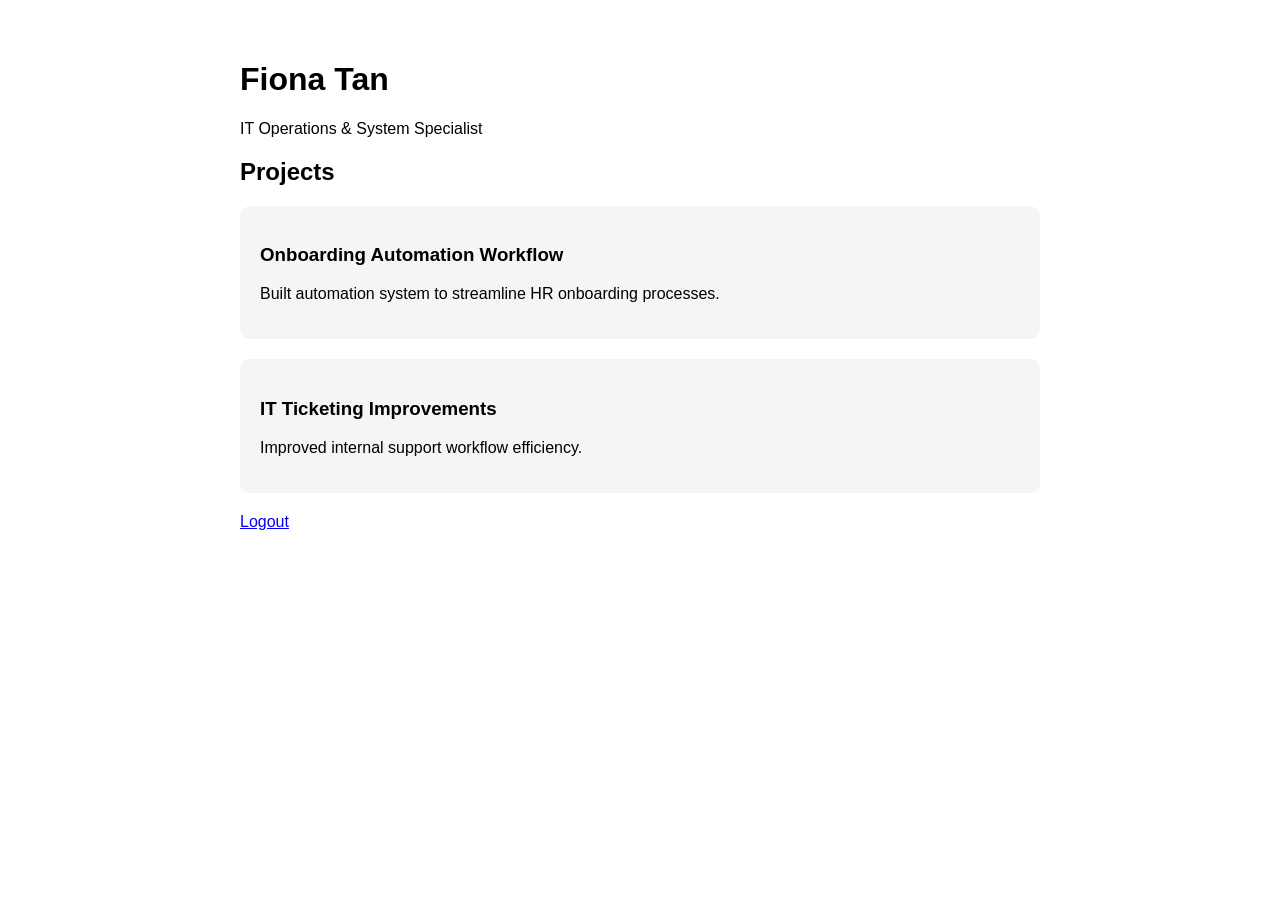
==== portfolio.html @ 40f5b3ae "Portfolio" ====
<!DOCTYPE html>
<html>
<head>
  <title>Fiona Tan Portfolio</title>
  <style>
    body {
      font-family: Arial;
      max-width: 800px;
      margin: auto;
      padding: 40px;
    }

    .project {
      background: #f5f5f5;
      padding: 20px;
      margin-bottom: 20px;
      border-radius: 10px;
    }
  </style>
</head>

<body>

<h1>Fiona Tan</h1>
<p>IT Operations & System Specialist</p>

<h2>Projects</h2>

<div class="project">
  <h3>Onboarding Automation Workflow</h3>
  <p>Built automation system to streamline HR onboarding processes.</p>
</div>

<div class="project">
  <h3>IT Ticketing Improvements</h3>
  <p>Improved internal support workflow efficiency.</p>
</div>

<p><a href="index.html">Logout</a></p>

</body>
</html>
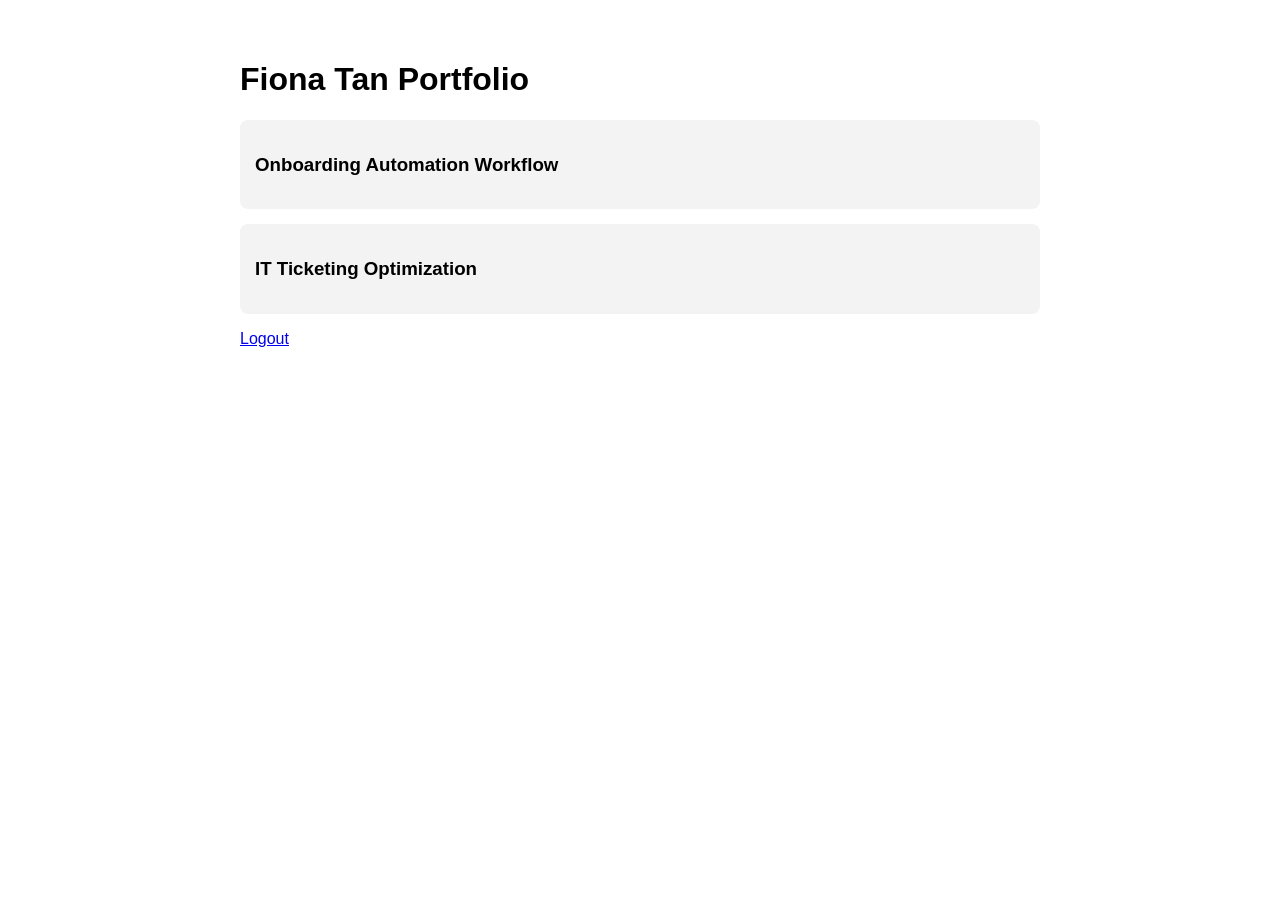
==== commit 51883a9b: "Update Index and Portfolio" ====
--- a/portfolio.html
+++ b/portfolio.html
@@ -2,6 +2,7 @@
 <html>
 <head>
   <title>Fiona Tan Portfolio</title>
+
   <style>
     body {
       font-family: Arial;
@@ -11,32 +12,55 @@
     }
 
     .project {
-      background: #f5f5f5;
-      padding: 20px;
-      margin-bottom: 20px;
-      border-radius: 10px;
+      background: #f3f3f3;
+      padding: 15px;
+      margin-bottom: 15px;
+      border-radius: 8px;
+      cursor: pointer;
+    }
+
+    .details {
+      display: none;
+      margin-top: 10px;
     }
   </style>
 </head>
 
 <body>
 
-<h1>Fiona Tan</h1>
-<p>IT Operations & System Specialist</p>
+<h1>Fiona Tan Portfolio</h1>
 
-<h2>Projects</h2>
+<div class="project" onclick="toggle(this)">
+  <h3>Onboarding Automation Workflow</h3>
 
-<div class="project">
-  <h3>Onboarding Automation Workflow</h3>
-  <p>Built automation system to streamline HR onboarding processes.</p>
+  <div class="details">
+    <p>Built automation system for HR onboarding processes.</p>
+    <p>Tools: Low-code platform, workflow automation</p>
+  </div>
 </div>
 
-<div class="project">
-  <h3>IT Ticketing Improvements</h3>
-  <p>Improved internal support workflow efficiency.</p>
+<div class="project" onclick="toggle(this)">
+  <h3>IT Ticketing Optimization</h3>
+
+  <div class="details">
+    <p>Improved internal IT support workflow efficiency.</p>
+  </div>
 </div>
 
 <p><a href="index.html">Logout</a></p>
 
+<!-- ✅ JavaScript goes here -->
+<script>
+function toggle(el) {
+  const details = el.querySelector(".details");
+
+  if (details.style.display === "block") {
+    details.style.display = "none";
+  } else {
+    details.style.display = "block";
+  }
+}
+</script>
+
 </body>
-</html>
+</html>
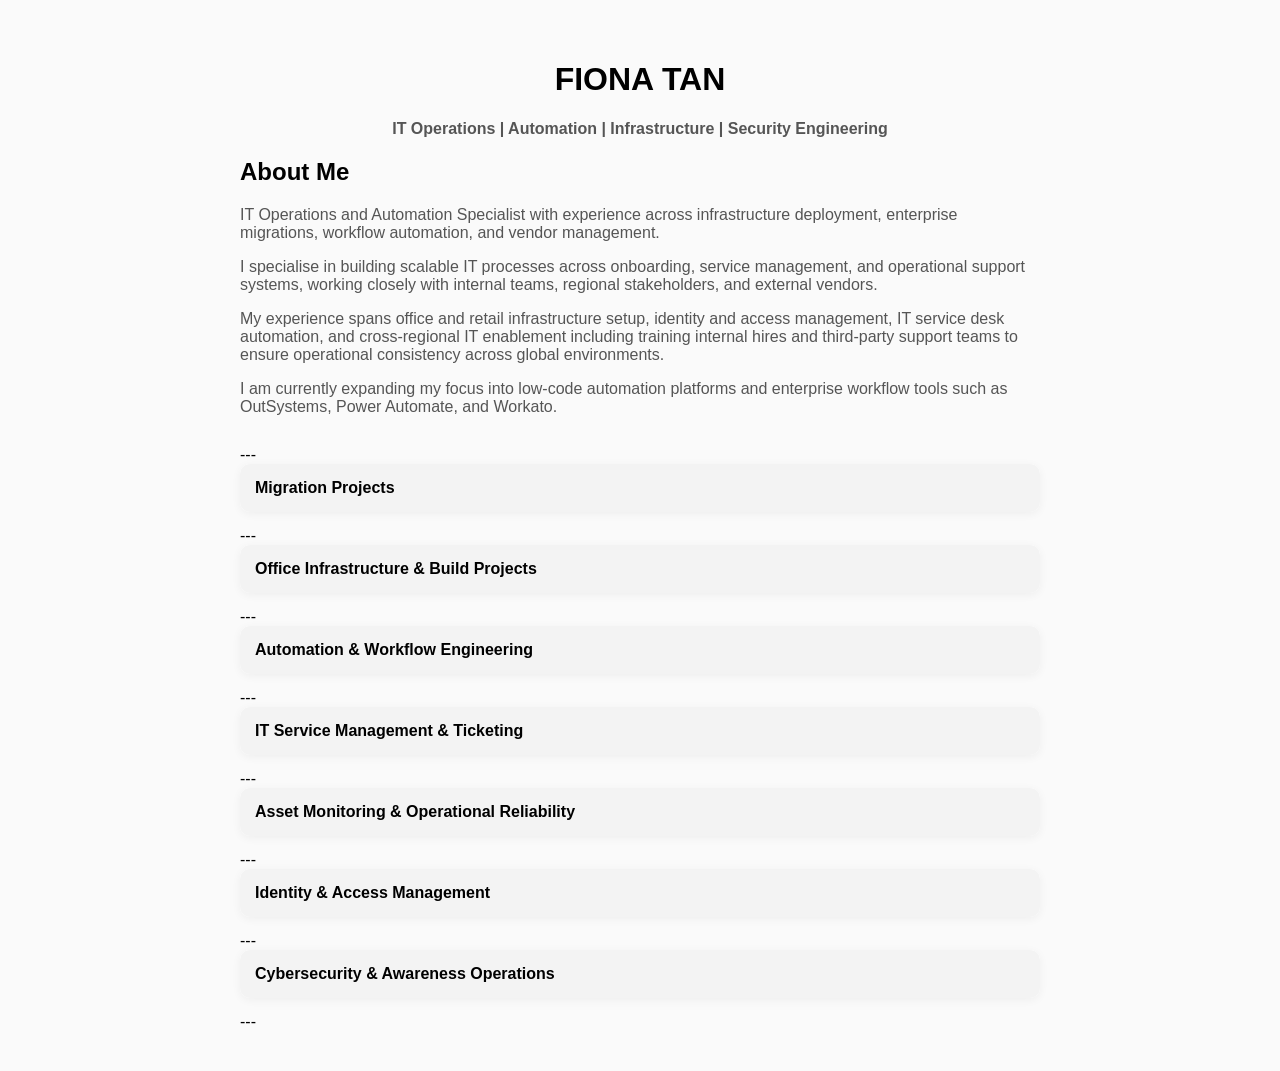
==== commit 78d2012d: "Updated Portfolio" ====
--- a/portfolio.html
+++ b/portfolio.html
@@ -2,63 +2,403 @@
 <html>
 <head>
   <title>Fiona Tan Portfolio</title>
-
   <style>
     body {
       font-family: Arial;
       max-width: 800px;
       margin: auto;
       padding: 40px;
+      background: #fafafa;
+    }
+
+    h1 {
+      text-align: center;
+    }
+
+    p {
+      /* text-align: center; */
+      color: #555;
+    }
+
+    /* ABOUT */
+    .about {
+      background: white;
+      padding: 20px;
+      border-radius: 10px;
+      margin-bottom: 20px;
+    }
+
+    /* SECTION CARD */
+    .section {
+      background: white;
+      margin-bottom: 15px;
+      border-radius: 10px;
+      overflow: hidden;
+      box-shadow: 0 2px 10px rgba(0,0,0,0.05);
+    }
+
+    .section-header {
+      padding: 15px;
+      cursor: pointer;
+      font-weight: bold;
+      background: #f3f3f3;
+    }
+
+    .section-content {
+      display: none;
+      padding: 15px;
     }
 
     .project {
-      background: #f3f3f3;
-      padding: 15px;
       margin-bottom: 15px;
+      padding: 10px;
+      background: #f9f9f9;
       border-radius: 8px;
-      cursor: pointer;
-    }
-
-    .details {
-      display: none;
-      margin-top: 10px;
+    }
+
+    .label {
+      font-weight: bold;
+      display: block;
+      margin-top: 8px;
+    }
+
+    ul {
+      margin-top: 5px;
+      padding-left: 20px;
     }
   </style>
+  
 </head>
 
+
+
 <body>
 
-<h1>Fiona Tan Portfolio</h1>
-
-<div class="project" onclick="toggle(this)">
-  <h3>Onboarding Automation Workflow</h3>
-
-  <div class="details">
-    <p>Built automation system for HR onboarding processes.</p>
-    <p>Tools: Low-code platform, workflow automation</p>
-  </div>
-</div>
-
-<div class="project" onclick="toggle(this)">
-  <h3>IT Ticketing Optimization</h3>
-
-  <div class="details">
-    <p>Improved internal IT support workflow efficiency.</p>
-  </div>
-</div>
-
-<p><a href="index.html">Logout</a></p>
-
-<!-- ✅ JavaScript goes here -->
+<h1>FIONA TAN</h1>
+<p style="text-align: center; color: #555; font-weight: bold;">IT Operations | Automation | Infrastructure | Security Engineering</p>
+
+<div style="margin-bottom: 30px;">
+  <h2>About Me</h2>
+
+  <p>
+    IT Operations and Automation Specialist with experience across infrastructure deployment, enterprise migrations, workflow automation, and vendor management.
+  </p>
+
+  <p>
+    I specialise in building scalable IT processes across onboarding, service management, and operational support systems, working closely with internal teams, regional stakeholders, and external vendors.
+  </p>
+
+  <p>
+    My experience spans office and retail infrastructure setup, identity and access management, IT service desk automation, and cross-regional IT enablement including training internal hires and third-party support teams to ensure operational consistency across global environments.
+  </p>
+
+  <p>
+    I am currently expanding my focus into low-code automation platforms and enterprise workflow tools such as OutSystems, Power Automate, and Workato.
+  </p>
+</div>
+
+---
+
+<!-- ===================== MIGRATION ===================== -->
+<div class="section">
+  <div class="section-header" onclick="toggle(this)">
+    Migration Projects
+  </div>
+
+  <div class="section-content">
+
+    <div class="project">
+      <h3>Slack Workspace Migration</h3>
+
+      <span class="label">Overview</span>
+      <p>Enterprise Slack workspace migration ensuring continuity, access alignment, and operational readiness.</p>
+
+      <span class="label">Responsibilities</span>
+      <ul>
+        <li>User migration coordination across departments</li>
+        <li>Channel structure and permission mapping</li>
+        <li>Migration cutover support and readiness checks</li>
+      </ul>
+
+      <span class="label">Impact</span>
+      <p>Ensured seamless communication continuity during workspace transition.</p>
+    </div>
+
+    <div class="project">
+      <h3>Google Workspace Domain Migration</h3>
+
+      <span class="label">Overview</span>
+      <p>Migration from Microsoft-hosted domain into Google Workspace supporting identity and collaboration transition.</p>
+
+      <span class="label">Responsibilities</span>
+      <ul>
+        <li>Email and identity migration support</li>
+        <li>User access continuity during transition</li>
+        <li>Collaboration platform transition assistance</li>
+      </ul>
+
+      <span class="label">Impact</span>
+      <p>Successful enterprise migration with minimal disruption to users.</p>
+    </div>
+
+  </div>
+</div>
+
+---
+
+<!-- ===================== OFFICE INFRA ===================== -->
+<div class="section">
+  <div class="section-header" onclick="toggle(this)">
+    Office Infrastructure & Build Projects
+  </div>
+
+  <div class="section-content">
+
+    <div class="project">
+      <h3>Temporary & Permanent Office Relocation IT Setup</h3>
+
+      <span class="label">Overview</span>
+      <p>IT coordination for office relocation covering infrastructure readiness for both temporary and permanent offices.</p>
+
+      <span class="label">Responsibilities</span>
+      <ul>
+        <li>IT asset relocation planning and documentation</li>
+        <li>ISP coordination and internet readiness</li>
+        <li>Wi-Fi access point deployment</li>
+        <li>Printer, CCTV, cabling coordination</li>
+        <li>Meeting room and workstation readiness</li>
+      </ul>
+
+      <span class="label">Impact</span>
+      <p>Delivered fully operational office environments ready for Day 1 operations.</p>
+    </div>
+
+    <div class="project">
+      <h3>Luxury Retail Store IT Setup</h3>
+
+      <span class="label">Overview</span>
+      <p>Retail IT infrastructure setup for luxury store launches with external vendors.</p>
+
+      <span class="label">Responsibilities</span>
+      <ul>
+        <li>Biometrics and CCTV setup coordination</li>
+        <li>POS system and printer readiness</li>
+        <li>Wi-Fi and ISP setup coordination</li>
+        <li>Vendor onsite troubleshooting support</li>
+      </ul>
+
+      <span class="label">Impact</span>
+      <p>Enabled successful retail store launches with fully functional IT systems.</p>
+    </div>
+
+    <div class="project">
+      <h3>Retail Technology Procurement</h3>
+
+      <span class="label">Overview</span>
+      <p>Procurement of retail operational devices for fashion and retail teams.</p>
+
+      <span class="label">Responsibilities</span>
+      <ul>
+        <li>Procurement of iPads, laptops, and devices</li>
+        <li>Coordination with retail operations teams</li>
+      </ul>
+
+      <span class="label">Impact</span>
+      <p>Supported retail operations with required hardware readiness.</p>
+    </div>
+
+  </div>
+</div>
+
+---
+
+<!-- ===================== AUTOMATION ===================== -->
+<div class="section">
+  <div class="section-header" onclick="toggle(this)">
+    Automation & Workflow Engineering
+  </div>
+
+  <div class="section-content">
+
+    <div class="project">
+      <h3>Onboarding Automation (Google Workspace)</h3>
+
+      <span class="label">Overview</span>
+      <p>Automated onboarding workflows for employee provisioning in Google Workspace.</p>
+
+      <span class="label">Responsibilities</span>
+      <ul>
+        <li>Automated OU assignment</li>
+        <li>Google Group and distribution list assignment</li>
+        <li>Separated workflows by department type</li>
+      </ul>
+
+      <span class="label">Impact</span>
+      <p>Reduced manual onboarding workload and improved consistency.</p>
+    </div>
+
+    <div class="project">
+      <h3>Slack Onboarding Automation</h3>
+
+      <span class="label">Overview</span>
+      <p>Automated Slack onboarding communication workflows.</p>
+
+      <span class="label">Responsibilities</span>
+      <ul>
+        <li>Automated welcome messages</li>
+        <li>Delivered onboarding resources</li>
+        <li>Standardised onboarding communication</li>
+      </ul>
+
+      <span class="label">Impact</span>
+      <p>Improved onboarding experience and reduced manual HR effort.</p>
+    </div>
+
+    <div class="project">
+      <h3>Slack Channel Provisioning (Make)</h3>
+
+      <span class="label">Overview</span>
+      <p>Automated Slack channel assignment during onboarding using Make (Integromat).</p>
+    </div>
+
+  </div>
+</div>
+
+---
+
+<!-- ===================== IT SERVICE ===================== -->
+<div class="section">
+  <div class="section-header" onclick="toggle(this)">
+    IT Service Management & Ticketing
+  </div>
+
+  <div class="section-content">
+
+    <div class="project">
+      <h3>Jira Service Desk Automation</h3>
+
+      <span class="label">Overview</span>
+      <p>Automated IT ticket routing and SLA workflows in Jira Service Management.</p>
+
+      <span class="label">Responsibilities</span>
+      <ul>
+        <li>Region-based ticket routing</li>
+        <li>SLA follow-up automation</li>
+        <li>Auto-reminders before ticket closure</li>
+        <li>Conditional assignment logic</li>
+      </ul>
+    </div>
+
+    <div class="project">
+      <h3>Slack + Jira Integration</h3>
+
+      <span class="label">Overview</span>
+      <p>Integrated Slack with Jira for IT support request management.</p>
+
+      <span class="label">Impact</span>
+      <p>Improved IT support response speed and accessibility.</p>
+    </div>
+
+    <div class="project">
+      <h3>Automated Knowledge Base Assistance</h3>
+
+      <span class="label">Overview</span>
+      <p>Built keyword-based automation to surface wiki articles in Slack.</p>
+    </div>
+
+    <div class="project">
+      <h3>Department Service Desk Expansion</h3>
+
+      <span class="label">Overview</span>
+      <p>Created dedicated service desk workflows for Design and Finance teams.</p>
+    </div>
+
+  </div>
+</div>
+
+---
+
+<!-- ===================== ASSET MONITORING ===================== -->
+<div class="section">
+  <div class="section-header" onclick="toggle(this)">
+    Asset Monitoring & Operational Reliability
+  </div>
+
+  <div class="section-content">
+
+    <div class="project">
+      <h3>Printer Monitoring & Alerting</h3>
+
+      <span class="label">Overview</span>
+      <p>Automated printer monitoring system with Slack alerts.</p>
+    </div>
+
+    <div class="project">
+      <h3>Meeting Room Device Monitoring</h3>
+
+      <span class="label">Overview</span>
+      <p>Monitoring system for Chromebox meeting room devices.</p>
+    </div>
+
+    <div class="project">
+      <h3>Visitor Management Workflow</h3>
+
+      <span class="label">Overview</span>
+      <p>Configured Greetly visitor system with Slack notifications.</p>
+    </div>
+
+  </div>
+</div>
+
+---
+
+<!-- ===================== IAM ===================== -->
+<div class="section">
+  <div class="section-header" onclick="toggle(this)">
+    Identity & Access Management
+  </div>
+
+  <div class="section-content">
+
+    <div class="project">
+      <h3>Workforce Access Suspension (GAM)</h3>
+
+      <span class="label">Overview</span>
+      <p>Bulk user suspension during offboarding exercises using Google Apps Manager.</p>
+    </div>
+
+  </div>
+</div>
+
+---
+
+<!-- ===================== SECURITY ===================== -->
+<div class="section">
+  <div class="section-header" onclick="toggle(this)">
+    Cybersecurity & Awareness Operations
+  </div>
+
+  <div class="section-content">
+
+    <div class="project">
+      <h3>Security Awareness Program (Wizer)</h3>
+      <p>Managed phishing simulations and training campaigns.</p>
+    </div>
+
+    <div class="project">
+      <h3>Security Automation Workflows</h3>
+      <p>Built Slack + Python + Apps Script automation for reminders and escalation workflows.</p>
+    </div>
+
+  </div>
+</div>
+
+---
+
 <script>
 function toggle(el) {
-  const details = el.querySelector(".details");
-
-  if (details.style.display === "block") {
-    details.style.display = "none";
-  } else {
-    details.style.display = "block";
-  }
+  const content = el.nextElementSibling;
+  content.style.display = (content.style.display === "block") ? "none" : "block";
 }
 </script>
 
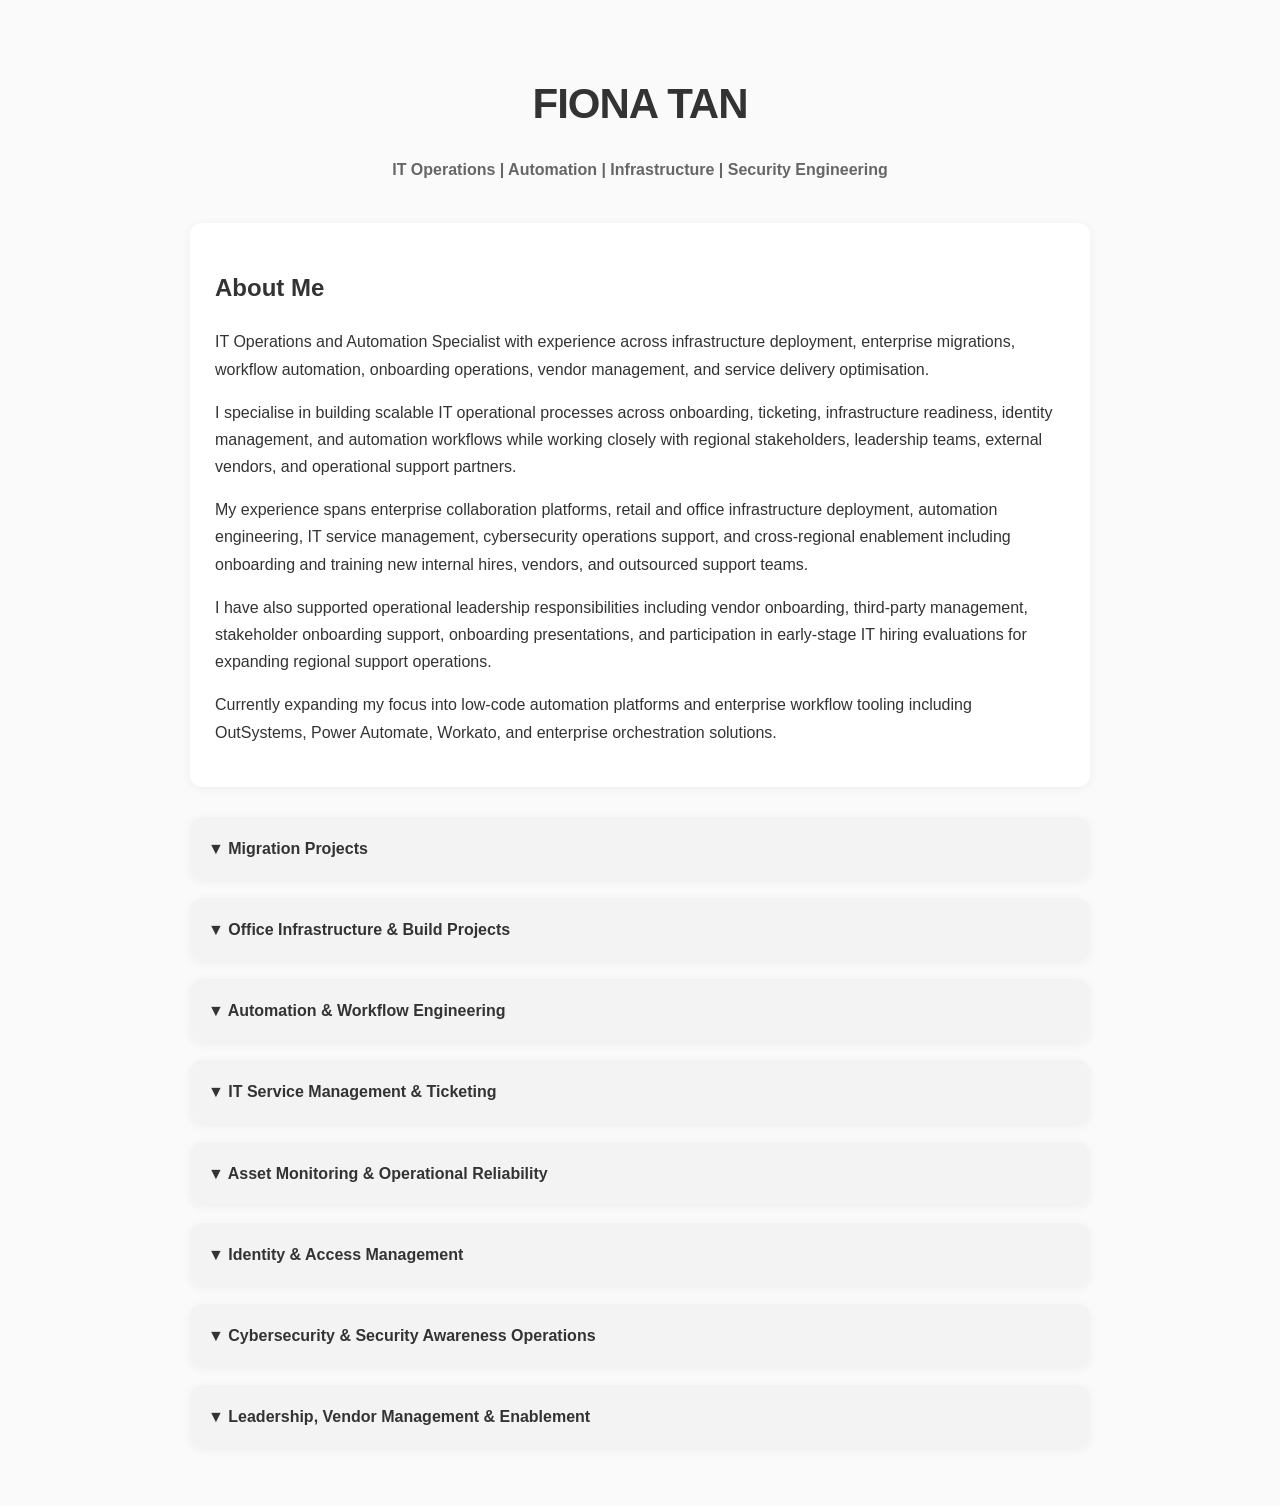
==== commit be1bf8ef: "Update portfolio.html" ====
--- a/portfolio.html
+++ b/portfolio.html
@@ -2,107 +2,159 @@
 <html>
 <head>
   <title>Fiona Tan Portfolio</title>
+
   <style>
     body {
       font-family: Arial;
-      max-width: 800px;
+      max-width: 900px;
       margin: auto;
       padding: 40px;
       background: #fafafa;
+      color: #333;
+      line-height: 1.7;
     }
 
     h1 {
       text-align: center;
-    }
-
-    p {
-      /* text-align: center; */
-      color: #555;
-    }
-
-    /* ABOUT */
+      margin-bottom: 5px;
+      font-size: 42px;
+      letter-spacing: -1px;
+    }
+
+    .subtitle {
+      text-align: center;
+      color: #666;
+      font-weight: bold;
+      margin-bottom: 40px;
+    }
+
     .about {
       background: white;
-      padding: 20px;
-      border-radius: 10px;
-      margin-bottom: 20px;
-    }
-
-    /* SECTION CARD */
+      padding: 25px;
+      border-radius: 12px;
+      margin-bottom: 30px;
+      box-shadow: 0 2px 10px rgba(0,0,0,0.05);
+    }
+
     .section {
       background: white;
-      margin-bottom: 15px;
-      border-radius: 10px;
+      margin-bottom: 18px;
+      border-radius: 12px;
       overflow: hidden;
       box-shadow: 0 2px 10px rgba(0,0,0,0.05);
+      transition: all 0.2s ease;
+    }
+
+    .section:hover {
+      transform: translateY(-2px);
+      box-shadow: 0 10px 25px rgba(0,0,0,0.08);
     }
 
     .section-header {
-      padding: 15px;
+      padding: 18px;
       cursor: pointer;
       font-weight: bold;
       background: #f3f3f3;
+      transition: all 0.2s ease;
+      font-size: 16px;
+    }
+
+    .section-header:hover {
+      background: linear-gradient(90deg, #f8fafc, #ececec, #f8fafc);
     }
 
     .section-content {
       display: none;
-      padding: 15px;
+      padding: 20px;
+      animation: fadeIn 0.2s ease;
     }
 
     .project {
-      margin-bottom: 15px;
-      padding: 10px;
+      margin-bottom: 25px;
+      padding: 20px;
       background: #f9f9f9;
-      border-radius: 8px;
+      border-radius: 10px;
+      transition: all 0.2s ease;
+    }
+
+    .project:hover {
+      transform: translateY(-2px);
+      box-shadow: 0 8px 18px rgba(0,0,0,0.06);
+    }
+
+    .project:last-child {
+      margin-bottom: 0;
+    }
+
+    .project h3 {
+      margin-top: 0;
+      color: #111827;
     }
 
     .label {
       font-weight: bold;
       display: block;
-      margin-top: 8px;
+      margin-top: 15px;
+      margin-bottom: 5px;
+      color: #111827;
     }
 
     ul {
       margin-top: 5px;
       padding-left: 20px;
     }
+
+    @keyframes fadeIn {
+      from {
+        opacity: 0;
+        transform: translateY(-5px);
+      }
+
+      to {
+        opacity: 1;
+        transform: translateY(0);
+      }
+    }
   </style>
-  
 </head>
 
-
-
 <body>
 
 <h1>FIONA TAN</h1>
-<p style="text-align: center; color: #555; font-weight: bold;">IT Operations | Automation | Infrastructure | Security Engineering</p>
-
-<div style="margin-bottom: 30px;">
+
+<p class="subtitle">
+  IT Operations | Automation | Infrastructure | Security Engineering
+</p>
+
+<div class="about">
   <h2>About Me</h2>
 
   <p>
-    IT Operations and Automation Specialist with experience across infrastructure deployment, enterprise migrations, workflow automation, and vendor management.
+    IT Operations and Automation Specialist with experience across infrastructure deployment, enterprise migrations, workflow automation, onboarding operations, vendor management, and service delivery optimisation.
   </p>
 
   <p>
-    I specialise in building scalable IT processes across onboarding, service management, and operational support systems, working closely with internal teams, regional stakeholders, and external vendors.
+    I specialise in building scalable IT operational processes across onboarding, ticketing, infrastructure readiness, identity management, and automation workflows while working closely with regional stakeholders, leadership teams, external vendors, and operational support partners.
   </p>
 
   <p>
-    My experience spans office and retail infrastructure setup, identity and access management, IT service desk automation, and cross-regional IT enablement including training internal hires and third-party support teams to ensure operational consistency across global environments.
+    My experience spans enterprise collaboration platforms, retail and office infrastructure deployment, automation engineering, IT service management, cybersecurity operations support, and cross-regional enablement including onboarding and training new internal hires, vendors, and outsourced support teams.
   </p>
 
   <p>
-    I am currently expanding my focus into low-code automation platforms and enterprise workflow tools such as OutSystems, Power Automate, and Workato.
+    I have also supported operational leadership responsibilities including vendor onboarding, third-party management, stakeholder onboarding support, onboarding presentations, and participation in early-stage IT hiring evaluations for expanding regional support operations.
   </p>
-</div>
-
----
+
+  <p>
+    Currently expanding my focus into low-code automation platforms and enterprise workflow tooling including OutSystems, Power Automate, Workato, and enterprise orchestration solutions.
+  </p>
+</div>
 
 <!-- ===================== MIGRATION ===================== -->
-<div class="section">
-  <div class="section-header" onclick="toggle(this)">
-    Migration Projects
+
+<div class="section">
+  <div class="section-header" onclick="toggle(this)">
+    ▼ Migration Projects
   </div>
 
   <div class="section-content">
@@ -111,45 +163,59 @@
       <h3>Slack Workspace Migration</h3>
 
       <span class="label">Overview</span>
-      <p>Enterprise Slack workspace migration ensuring continuity, access alignment, and operational readiness.</p>
-
-      <span class="label">Responsibilities</span>
-      <ul>
-        <li>User migration coordination across departments</li>
-        <li>Channel structure and permission mapping</li>
-        <li>Migration cutover support and readiness checks</li>
-      </ul>
-
-      <span class="label">Impact</span>
-      <p>Ensured seamless communication continuity during workspace transition.</p>
+      <p>
+        Assisted in enterprise Slack workspace migration projects ensuring operational continuity, access alignment, and communication readiness during migration cutover activities.
+      </p>
+
+      <span class="label">Responsibilities</span>
+      <ul>
+        <li>User migration coordination across departments and teams</li>
+        <li>Slack access and channel structure validation</li>
+        <li>Permission and workspace readiness verification</li>
+        <li>Migration cutover support and troubleshooting</li>
+      </ul>
+
+      <span class="label">Impact</span>
+      <p>
+        Helped ensure successful collaboration continuity during enterprise workspace transition activities.
+      </p>
+
+      <span class="label">Technologies Used</span>
+      <p>Slack</p>
     </div>
 
     <div class="project">
       <h3>Google Workspace Domain Migration</h3>
 
       <span class="label">Overview</span>
-      <p>Migration from Microsoft-hosted domain into Google Workspace supporting identity and collaboration transition.</p>
-
-      <span class="label">Responsibilities</span>
-      <ul>
-        <li>Email and identity migration support</li>
-        <li>User access continuity during transition</li>
-        <li>Collaboration platform transition assistance</li>
-      </ul>
-
-      <span class="label">Impact</span>
-      <p>Successful enterprise migration with minimal disruption to users.</p>
-    </div>
-
-  </div>
-</div>
-
----
+      <p>
+        Assisted in migration from Microsoft-hosted environments into Google Workspace supporting collaboration platform and identity transition activities.
+      </p>
+
+      <span class="label">Responsibilities</span>
+      <ul>
+        <li>Email and collaboration migration support</li>
+        <li>User account continuity validation</li>
+        <li>Identity and access transition support</li>
+      </ul>
+
+      <span class="label">Impact</span>
+      <p>
+        Supported successful enterprise migration activities while minimizing operational disruption.
+      </p>
+
+      <span class="label">Technologies Used</span>
+      <p>Google Workspace, Microsoft 365</p>
+    </div>
+
+  </div>
+</div>
 
 <!-- ===================== OFFICE INFRA ===================== -->
-<div class="section">
-  <div class="section-header" onclick="toggle(this)">
-    Office Infrastructure & Build Projects
+
+<div class="section">
+  <div class="section-header" onclick="toggle(this)">
+    ▼ Office Infrastructure & Build Projects
   </div>
 
   <div class="section-content">
@@ -158,118 +224,122 @@
       <h3>Temporary & Permanent Office Relocation IT Setup</h3>
 
       <span class="label">Overview</span>
-      <p>IT coordination for office relocation covering infrastructure readiness for both temporary and permanent offices.</p>
-
-      <span class="label">Responsibilities</span>
-      <ul>
-        <li>IT asset relocation planning and documentation</li>
+      <p>
+        Coordinated IT infrastructure readiness during temporary and permanent office relocation projects ensuring operational readiness before employee move-in.
+      </p>
+
+      <span class="label">Responsibilities</span>
+      <ul>
+        <li>IT relocation planning and documentation</li>
         <li>ISP coordination and internet readiness</li>
-        <li>Wi-Fi access point deployment</li>
-        <li>Printer, CCTV, cabling coordination</li>
-        <li>Meeting room and workstation readiness</li>
-      </ul>
-
-      <span class="label">Impact</span>
-      <p>Delivered fully operational office environments ready for Day 1 operations.</p>
+        <li>Wi-Fi access point deployment coordination</li>
+        <li>Printer migration and network validation</li>
+        <li>CCTV and structured cabling coordination</li>
+        <li>Meeting room and workstation readiness validation</li>
+      </ul>
+
+      <span class="label">Impact</span>
+      <p>
+        Successfully delivered fully operational office environments with minimal downtime.
+      </p>
+
+      <span class="label">Technologies Used</span>
+      <p>Wi-Fi Infrastructure, CCTV Systems, Printer Networking</p>
     </div>
 
     <div class="project">
       <h3>Luxury Retail Store IT Setup</h3>
 
       <span class="label">Overview</span>
-      <p>Retail IT infrastructure setup for luxury store launches with external vendors.</p>
-
-      <span class="label">Responsibilities</span>
-      <ul>
-        <li>Biometrics and CCTV setup coordination</li>
-        <li>POS system and printer readiness</li>
-        <li>Wi-Fi and ISP setup coordination</li>
-        <li>Vendor onsite troubleshooting support</li>
-      </ul>
-
-      <span class="label">Impact</span>
-      <p>Enabled successful retail store launches with fully functional IT systems.</p>
-    </div>
-
-    <div class="project">
-      <h3>Retail Technology Procurement</h3>
-
-      <span class="label">Overview</span>
-      <p>Procurement of retail operational devices for fashion and retail teams.</p>
-
-      <span class="label">Responsibilities</span>
-      <ul>
-        <li>Procurement of iPads, laptops, and devices</li>
-        <li>Coordination with retail operations teams</li>
-      </ul>
-
-      <span class="label">Impact</span>
-      <p>Supported retail operations with required hardware readiness.</p>
-    </div>
-
-  </div>
-</div>
-
----
+      <p>
+        Supported luxury retail store launches from the IT infrastructure perspective alongside external implementation vendors.
+      </p>
+
+      <span class="label">Responsibilities</span>
+      <ul>
+        <li>Biometrics setup coordination</li>
+        <li>CCTV coordination and validation</li>
+        <li>POS and printer operational readiness</li>
+        <li>Vendor coordination and onsite troubleshooting</li>
+      </ul>
+
+      <span class="label">Impact</span>
+      <p>
+        Enabled successful retail store launches with fully operational infrastructure and support systems.
+      </p>
+
+      <span class="label">Technologies Used</span>
+      <p>Retail POS Systems, Biometrics, CCTV</p>
+    </div>
+
+  </div>
+</div>
 
 <!-- ===================== AUTOMATION ===================== -->
-<div class="section">
-  <div class="section-header" onclick="toggle(this)">
-    Automation & Workflow Engineering
-  </div>
-
-  <div class="section-content">
-
-    <div class="project">
-      <h3>Onboarding Automation (Google Workspace)</h3>
-
-      <span class="label">Overview</span>
-      <p>Automated onboarding workflows for employee provisioning in Google Workspace.</p>
-
-      <span class="label">Responsibilities</span>
-      <ul>
-        <li>Automated OU assignment</li>
-        <li>Google Group and distribution list assignment</li>
-        <li>Separated workflows by department type</li>
-      </ul>
-
-      <span class="label">Impact</span>
-      <p>Reduced manual onboarding workload and improved consistency.</p>
-    </div>
-
-    <div class="project">
-      <h3>Slack Onboarding Automation</h3>
-
-      <span class="label">Overview</span>
-      <p>Automated Slack onboarding communication workflows.</p>
-
-      <span class="label">Responsibilities</span>
-      <ul>
-        <li>Automated welcome messages</li>
-        <li>Delivered onboarding resources</li>
-        <li>Standardised onboarding communication</li>
-      </ul>
-
-      <span class="label">Impact</span>
-      <p>Improved onboarding experience and reduced manual HR effort.</p>
-    </div>
-
-    <div class="project">
-      <h3>Slack Channel Provisioning (Make)</h3>
-
-      <span class="label">Overview</span>
-      <p>Automated Slack channel assignment during onboarding using Make (Integromat).</p>
-    </div>
-
-  </div>
-</div>
-
----
+
+<div class="section">
+  <div class="section-header" onclick="toggle(this)">
+    ▼ Automation & Workflow Engineering
+  </div>
+
+  <div class="section-content">
+
+    <div class="project">
+      <h3>Google Workspace Organizational Automation</h3>
+
+      <span class="label">Overview</span>
+      <p>
+        Designed onboarding automation workflows to streamline Google Workspace user provisioning and organizational assignment processes.
+      </p>
+
+      <span class="label">Responsibilities</span>
+      <ul>
+        <li>Automated Organizational Unit assignments</li>
+        <li>Automated Google Group onboarding workflows</li>
+        <li>Configured onboarding logic for technical and non-technical users</li>
+      </ul>
+
+      <span class="label">Impact</span>
+      <p>
+        Reduced manual onboarding workload while improving provisioning consistency.
+      </p>
+
+      <span class="label">Technologies Used</span>
+      <p>Google Workspace, Foresight, Fanatical</p>
+    </div>
+
+    <div class="project">
+      <h3>Slack Welcome Workflow Automation</h3>
+
+      <span class="label">Overview</span>
+      <p>
+        Created automated Slack onboarding workflows to improve employee onboarding experience.
+      </p>
+
+      <span class="label">Responsibilities</span>
+      <ul>
+        <li>Automated welcome messaging</li>
+        <li>Distributed onboarding guidance and resources</li>
+        <li>Standardized onboarding communication flows</li>
+      </ul>
+
+      <span class="label">Impact</span>
+      <p>
+        Improved onboarding experience while reducing repetitive manual onboarding coordination.
+      </p>
+
+      <span class="label">Technologies Used</span>
+      <p>Slack Workflow Builder</p>
+    </div>
+
+  </div>
+</div>
 
 <!-- ===================== IT SERVICE ===================== -->
-<div class="section">
-  <div class="section-header" onclick="toggle(this)">
-    IT Service Management & Ticketing
+
+<div class="section">
+  <div class="section-header" onclick="toggle(this)">
+    ▼ IT Service Management & Ticketing
   </div>
 
   <div class="section-content">
@@ -278,50 +348,34 @@
       <h3>Jira Service Desk Automation</h3>
 
       <span class="label">Overview</span>
-      <p>Automated IT ticket routing and SLA workflows in Jira Service Management.</p>
-
-      <span class="label">Responsibilities</span>
-      <ul>
-        <li>Region-based ticket routing</li>
-        <li>SLA follow-up automation</li>
-        <li>Auto-reminders before ticket closure</li>
-        <li>Conditional assignment logic</li>
-      </ul>
-    </div>
-
-    <div class="project">
-      <h3>Slack + Jira Integration</h3>
-
-      <span class="label">Overview</span>
-      <p>Integrated Slack with Jira for IT support request management.</p>
-
-      <span class="label">Impact</span>
-      <p>Improved IT support response speed and accessibility.</p>
-    </div>
-
-    <div class="project">
-      <h3>Automated Knowledge Base Assistance</h3>
-
-      <span class="label">Overview</span>
-      <p>Built keyword-based automation to surface wiki articles in Slack.</p>
-    </div>
-
-    <div class="project">
-      <h3>Department Service Desk Expansion</h3>
-
-      <span class="label">Overview</span>
-      <p>Created dedicated service desk workflows for Design and Finance teams.</p>
-    </div>
-
-  </div>
-</div>
-
----
-
-<!-- ===================== ASSET MONITORING ===================== -->
-<div class="section">
-  <div class="section-header" onclick="toggle(this)">
-    Asset Monitoring & Operational Reliability
+      <p>
+        Implemented automation workflows in Jira Service Management to improve operational routing and SLA handling.
+      </p>
+
+      <span class="label">Responsibilities</span>
+      <ul>
+        <li>Configured regional ticket routing</li>
+        <li>Implemented SLA follow-up workflows</li>
+        <li>Built automated ticket reminders</li>
+      </ul>
+
+      <span class="label">Impact</span>
+      <p>
+        Improved ticket handling efficiency and support workflow consistency.
+      </p>
+
+      <span class="label">Technologies Used</span>
+      <p>Jira Service Management, Jira Automation</p>
+    </div>
+
+  </div>
+</div>
+
+<!-- ===================== MONITORING ===================== -->
+
+<div class="section">
+  <div class="section-header" onclick="toggle(this)">
+    ▼ Asset Monitoring & Operational Reliability
   </div>
 
   <div class="section-content">
@@ -330,75 +384,199 @@
       <h3>Printer Monitoring & Alerting</h3>
 
       <span class="label">Overview</span>
-      <p>Automated printer monitoring system with Slack alerts.</p>
-    </div>
-
-    <div class="project">
-      <h3>Meeting Room Device Monitoring</h3>
-
-      <span class="label">Overview</span>
-      <p>Monitoring system for Chromebox meeting room devices.</p>
-    </div>
-
-    <div class="project">
-      <h3>Visitor Management Workflow</h3>
-
-      <span class="label">Overview</span>
-      <p>Configured Greetly visitor system with Slack notifications.</p>
-    </div>
-
-  </div>
-</div>
-
----
+      <p>
+        Implemented operational monitoring workflows for enterprise printers with Slack-based alerting.
+      </p>
+
+      <span class="label">Responsibilities</span>
+      <ul>
+        <li>Configured automated printer monitoring alerts</li>
+        <li>Integrated operational notifications into Slack</li>
+        <li>Supported proactive troubleshooting workflows</li>
+      </ul>
+
+      <span class="label">Impact</span>
+      <p>
+        Improved proactive response capabilities for printer incidents and downtime.
+      </p>
+
+      <span class="label">Technologies Used</span>
+      <p>Slack, Printer Monitoring Systems</p>
+    </div>
+
+  </div>
+</div>
 
 <!-- ===================== IAM ===================== -->
-<div class="section">
-  <div class="section-header" onclick="toggle(this)">
-    Identity & Access Management
-  </div>
-
-  <div class="section-content">
-
-    <div class="project">
-      <h3>Workforce Access Suspension (GAM)</h3>
-
-      <span class="label">Overview</span>
-      <p>Bulk user suspension during offboarding exercises using Google Apps Manager.</p>
-    </div>
-
-  </div>
-</div>
-
----
+
+<div class="section">
+  <div class="section-header" onclick="toggle(this)">
+    ▼ Identity & Access Management
+  </div>
+
+  <div class="section-content">
+
+    <div class="project">
+      <h3>Workforce Access Suspension Automation</h3>
+
+      <span class="label">Overview</span>
+      <p>
+        Supported controlled workforce access suspension and offboarding operations using Google Apps Manager.
+      </p>
+
+      <span class="label">Responsibilities</span>
+      <ul>
+        <li>Executed bulk user suspension workflows</li>
+        <li>Managed temporary access restrictions</li>
+        <li>Coordinated suspension timing with HR stakeholders</li>
+      </ul>
+
+      <span class="label">Impact</span>
+      <p>
+        Enabled secure and structured workforce offboarding operations.
+      </p>
+
+      <span class="label">Technologies Used</span>
+      <p>Google Workspace, GAM</p>
+    </div>
+
+  </div>
+</div>
 
 <!-- ===================== SECURITY ===================== -->
-<div class="section">
-  <div class="section-header" onclick="toggle(this)">
-    Cybersecurity & Awareness Operations
-  </div>
-
-  <div class="section-content">
-
-    <div class="project">
-      <h3>Security Awareness Program (Wizer)</h3>
-      <p>Managed phishing simulations and training campaigns.</p>
-    </div>
-
-    <div class="project">
-      <h3>Security Automation Workflows</h3>
-      <p>Built Slack + Python + Apps Script automation for reminders and escalation workflows.</p>
-    </div>
-
-  </div>
-</div>
-
----
+
+<div class="section">
+  <div class="section-header" onclick="toggle(this)">
+    ▼ Cybersecurity & Security Awareness Operations
+  </div>
+
+  <div class="section-content">
+
+    <div class="project">
+      <h3>Security Awareness Program Management</h3>
+
+      <span class="label">Overview</span>
+      <p>
+        Coordinated enterprise cybersecurity awareness initiatives and phishing simulation campaigns using Wizer.
+      </p>
+
+      <span class="label">Responsibilities</span>
+      <ul>
+        <li>Configured phishing simulation campaigns</li>
+        <li>Tracked cybersecurity training completion</li>
+        <li>Supported organization-wide awareness initiatives</li>
+      </ul>
+
+      <span class="label">Impact</span>
+      <p>
+        Improved visibility and operational coordination for security awareness programs.
+      </p>
+
+      <span class="label">Technologies Used</span>
+      <p>Wizer, Google Workspace, Slack</p>
+    </div>
+
+    <div class="project">
+      <h3>Cybersecurity Training Automation</h3>
+
+      <span class="label">Overview</span>
+      <p>
+        Developed automated workflows to improve cybersecurity training tracking and escalation handling.
+      </p>
+
+      <span class="label">Responsibilities</span>
+      <ul>
+        <li>Built Google Apps Script reminder workflows</li>
+        <li>Implemented Slack notification automation</li>
+        <li>Developed Python-based Slack bots</li>
+      </ul>
+
+      <span class="label">Impact</span>
+      <p>
+        Improved overdue follow-up visibility while reducing manual administrative effort.
+      </p>
+
+      <span class="label">Technologies Used</span>
+      <p>Python, Slack API, Google Apps Script</p>
+    </div>
+
+  </div>
+</div>
+
+<!-- ===================== LEADERSHIP ===================== -->
+
+<div class="section">
+  <div class="section-header" onclick="toggle(this)">
+    ▼ Leadership, Vendor Management & Enablement
+  </div>
+
+  <div class="section-content">
+
+    <div class="project">
+      <h3>Vendor & Third-Party Operations Management</h3>
+
+      <span class="label">Overview</span>
+      <p>
+        Managed operational support activities across rotating third-party vendors and outsourced IT support resources.
+      </p>
+
+      <span class="label">Responsibilities</span>
+      <ul>
+        <li>Trained vendors on operational systems</li>
+        <li>Managed third-party onboarding readiness</li>
+        <li>Supported vendor selection discussions</li>
+      </ul>
+
+      <span class="label">Impact</span>
+      <p>
+        Improved operational consistency across outsourced support operations.
+      </p>
+
+      <span class="label">Technologies Used</span>
+      <p>Operational Documentation, IT Support Processes</p>
+    </div>
+
+    <div class="project">
+      <h3>Regional IT Enablement & Training</h3>
+
+      <span class="label">Overview</span>
+      <p>
+        Supported onboarding and enablement activities for internal hires and regional support resources.
+      </p>
+
+      <span class="label">Responsibilities</span>
+      <ul>
+        <li>Conducted weekly onboarding presentations</li>
+        <li>Delivered stakeholder onboarding sessions</li>
+        <li>Trained new IT hires and vendors</li>
+      </ul>
+
+      <span class="label">Impact</span>
+      <p>
+        Improved onboarding consistency and support readiness across regional operations.
+      </p>
+
+      <span class="label">Technologies Used</span>
+      <p>Google Workspace, Slack</p>
+    </div>
+
+  </div>
+</div>
 
 <script>
 function toggle(el) {
   const content = el.nextElementSibling;
-  content.style.display = (content.style.display === "block") ? "none" : "block";
+
+  if (!content) return;
+
+  const isOpen = content.style.display === "block";
+
+  content.style.display = isOpen ? "none" : "block";
+
+  el.innerHTML = el.innerHTML.replace(
+    isOpen ? "▲" : "▼",
+    isOpen ? "▼" : "▲"
+  );
 }
 </script>
 
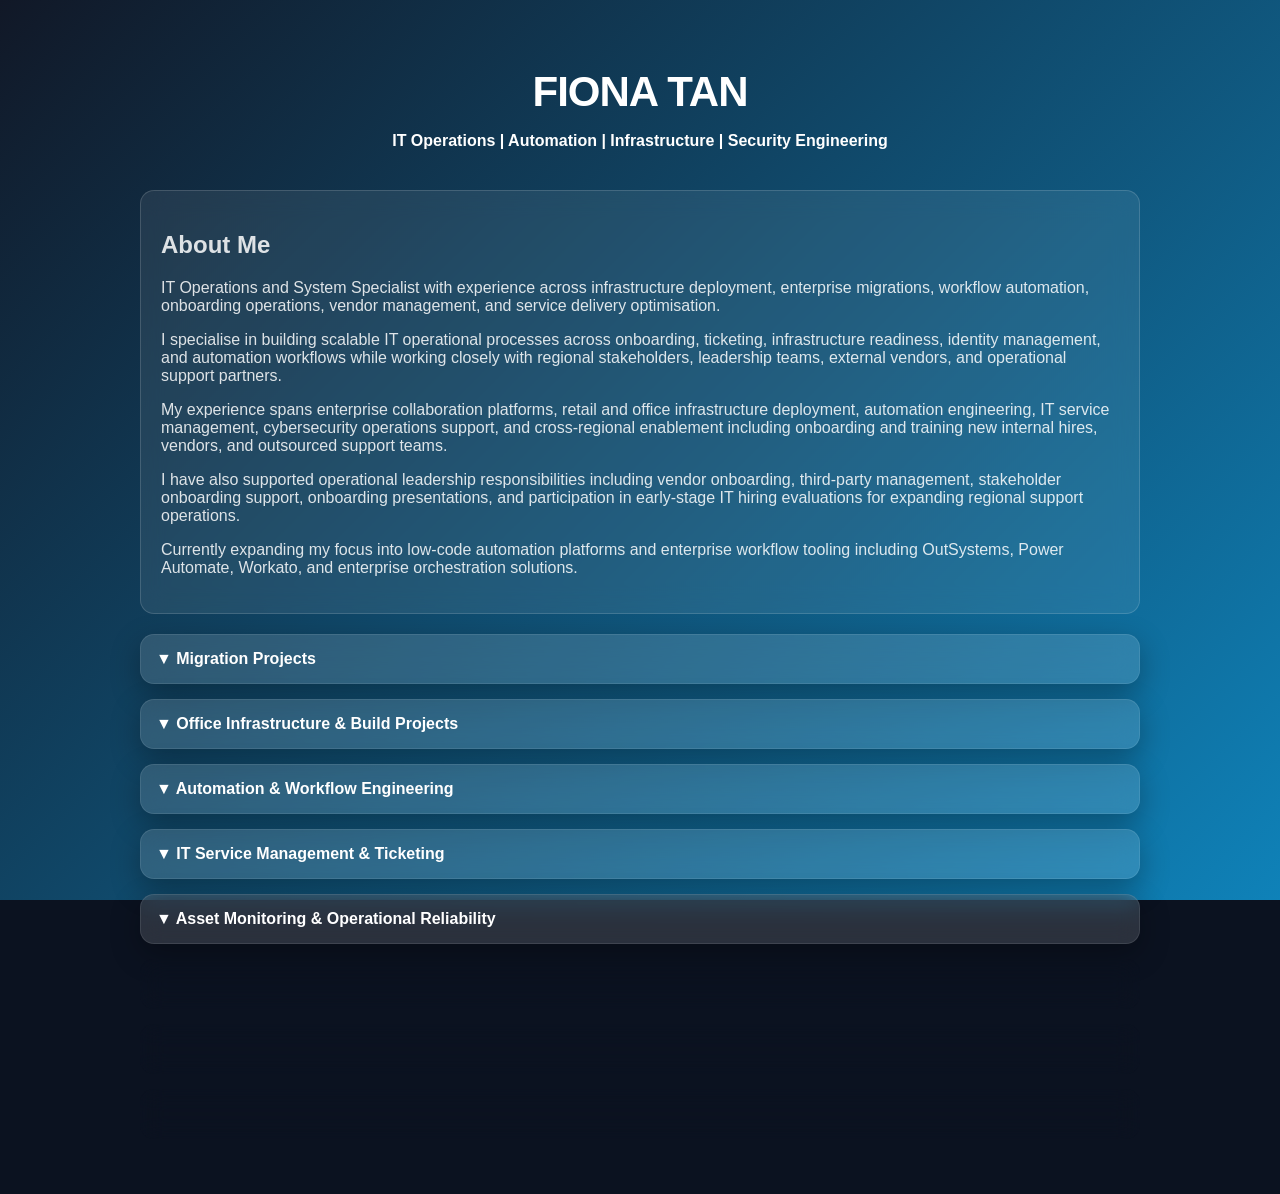
==== commit 252ddf1c: "Updated Index and Portfolio Animated background and section styling" ====
--- a/portfolio.html
+++ b/portfolio.html
@@ -5,14 +5,34 @@
 
   <style>
     body {
+      margin: 0;
       font-family: Arial;
-      max-width: 900px;
-      margin: auto;
+      color: white;
+      background: #0b1220; /* solid base */
+    }
+
+    .bg-animation {
+      position: fixed;
+      inset: 0;
+      z-index: -1;
+
+      background: linear-gradient(-45deg, #0f172a, #1e3a8a, #0ea5e9, #111827);
+      background-size: 400% 400%;
+      animation: gradientMove 12s ease infinite;
+    }
+
+    @keyframes gradientMove {
+      0% { background-position: 0% 50%; }
+      50% { background-position: 100% 50%; }
+      100% { background-position: 0% 50%; }
+    }
+
+    .container {
+      max-width: 1000px;
+      margin: 0 auto;
       padding: 40px;
-      background: #fafafa;
-      color: #333;
-      line-height: 1.7;
-    }
+    }
+
 
     h1 {
       text-align: center;
@@ -23,26 +43,36 @@
 
     .subtitle {
       text-align: center;
-      color: #666;
       font-weight: bold;
       margin-bottom: 40px;
     }
 
     .about {
-      background: white;
-      padding: 25px;
-      border-radius: 12px;
-      margin-bottom: 30px;
-      box-shadow: 0 2px 10px rgba(0,0,0,0.05);
-    }
-
+      background: rgba(255, 255, 255, 0.08);
+      backdrop-filter: blur(12px);
+      -webkit-backdrop-filter: blur(12px);
+
+      border: 1px solid rgba(255, 255, 255, 0.15);
+      border-radius: 14px;
+
+      padding: 20px;
+      margin-bottom: 20px;
+
+      color: rgba(255, 255, 255, 0.85);
+  }
+ 
     .section {
-      background: white;
-      margin-bottom: 18px;
-      border-radius: 12px;
+      background: rgba(255, 255, 255, 0.08);
+      backdrop-filter: blur(12px);
+      -webkit-backdrop-filter: blur(12px);
+
+      border: 1px solid rgba(255, 255, 255, 0.15);
+      border-radius: 14px;
+
+      margin-bottom: 15px;
       overflow: hidden;
-      box-shadow: 0 2px 10px rgba(0,0,0,0.05);
-      transition: all 0.2s ease;
+
+      box-shadow: 0 10px 30px rgba(0,0,0,0.3);
     }
 
     .section:hover {
@@ -51,57 +81,86 @@
     }
 
     .section-header {
-      padding: 18px;
+      padding: 15px;
       cursor: pointer;
       font-weight: bold;
-      background: #f3f3f3;
-      transition: all 0.2s ease;
-      font-size: 16px;
+
+      background: rgba(255, 255, 255, 0.06);
+      color: white;
+
+      transition: 0.2s;
     }
 
     .section-header:hover {
-      background: linear-gradient(90deg, #f8fafc, #ececec, #f8fafc);
+      background: rgba(255, 255, 255, 0.12);
     }
 
     .section-content {
-      display: none;
-      padding: 20px;
-      animation: fadeIn 0.2s ease;
+      max-height: 0;
+      overflow: hidden;
+      padding: 0 15px;
+      opacity: 0;
+      transition: all 0.25s ease;
+    }
+    
+    .section-content.open {
+      max-height: 2000px; /* Adjust this value as needed */
+      padding: 15px;
+      opacity: 1;
+    }
+
+    .section-content p,
+    .section-content li,
+    .section-content span {
+      color: rgba(255, 255, 255, 0.85);
+      line-height: 1.6;
+    }
+
+    /* keep spacing clean */
+    .section-content ul {
+      margin-top: 5px;
+      padding-left: 20px;
     }
 
     .project {
       margin-bottom: 25px;
       padding: 20px;
-      background: #f9f9f9;
-      border-radius: 10px;
+      background: #ffffff;   /* pure white */
+      border-radius: 12px;
+      box-shadow: 0 8px 20px rgba(0,0,0,0.08);
       transition: all 0.2s ease;
+      color: #111827;        /* force black-ish text */
     }
 
     .project:hover {
       transform: translateY(-2px);
-      box-shadow: 0 8px 18px rgba(0,0,0,0.06);
+      box-shadow: 0 12px 25px rgba(0,0,0,0.12);
     }
 
     .project:last-child {
       margin-bottom: 0;
     }
 
-    .project h3 {
-      margin-top: 0;
-      color: #111827;
-    }
-
+    .project h3,
+    .project p,
+    .project span,
+    .project li,
+    .project ul {
+      color: #111827 !important;
+    }
+
+    /* labels inside projects */
     .label {
-      font-weight: bold;
+      font-weight: 700;
+      margin-top: 12px;
       display: block;
-      margin-top: 15px;
-      margin-bottom: 5px;
-      color: #111827;
-    }
-
-    ul {
-      margin-top: 5px;
-      padding-left: 20px;
+      color: #111827 !important;
+    }
+
+    /* list readability fix */
+    .project ul {
+      margin-top: 6px;
+      padding-left: 18px;
     }
 
     @keyframes fadeIn {
@@ -119,466 +178,472 @@
 </head>
 
 <body>
-
-<h1>FIONA TAN</h1>
-
-<p class="subtitle">
-  IT Operations | Automation | Infrastructure | Security Engineering
-</p>
-
-<div class="about">
-  <h2>About Me</h2>
-
-  <p>
-    IT Operations and Automation Specialist with experience across infrastructure deployment, enterprise migrations, workflow automation, onboarding operations, vendor management, and service delivery optimisation.
+  
+<div class="bg-animation"></div>
+
+<div class="container">
+
+
+
+
+  <h1>FIONA TAN</h1>
+
+  <p class="subtitle">
+    IT Operations | Automation | Infrastructure | Security Engineering
   </p>
 
-  <p>
-    I specialise in building scalable IT operational processes across onboarding, ticketing, infrastructure readiness, identity management, and automation workflows while working closely with regional stakeholders, leadership teams, external vendors, and operational support partners.
-  </p>
-
-  <p>
-    My experience spans enterprise collaboration platforms, retail and office infrastructure deployment, automation engineering, IT service management, cybersecurity operations support, and cross-regional enablement including onboarding and training new internal hires, vendors, and outsourced support teams.
-  </p>
-
-  <p>
-    I have also supported operational leadership responsibilities including vendor onboarding, third-party management, stakeholder onboarding support, onboarding presentations, and participation in early-stage IT hiring evaluations for expanding regional support operations.
-  </p>
-
-  <p>
-    Currently expanding my focus into low-code automation platforms and enterprise workflow tooling including OutSystems, Power Automate, Workato, and enterprise orchestration solutions.
-  </p>
+  <div class="about">
+    <h2>About Me</h2>
+
+    <p>
+      IT Operations and System Specialist with experience across infrastructure deployment, enterprise migrations, workflow automation, onboarding operations, vendor management, and service delivery optimisation.
+    </p>
+
+    <p>
+      I specialise in building scalable IT operational processes across onboarding, ticketing, infrastructure readiness, identity management, and automation workflows while working closely with regional stakeholders, leadership teams, external vendors, and operational support partners.
+    </p>
+
+    <p>
+      My experience spans enterprise collaboration platforms, retail and office infrastructure deployment, automation engineering, IT service management, cybersecurity operations support, and cross-regional enablement including onboarding and training new internal hires, vendors, and outsourced support teams.
+    </p>
+
+    <p>
+      I have also supported operational leadership responsibilities including vendor onboarding, third-party management, stakeholder onboarding support, onboarding presentations, and participation in early-stage IT hiring evaluations for expanding regional support operations.
+    </p>
+
+    <p>
+      Currently expanding my focus into low-code automation platforms and enterprise workflow tooling including OutSystems, Power Automate, Workato, and enterprise orchestration solutions.
+    </p>
+  </div>
+
+  <!-- ===================== MIGRATION ===================== -->
+
+  <div class="section">
+    <div class="section-header" onclick="toggle(this)">
+      ▼ Migration Projects
+    </div>
+
+    <div class="section-content">
+
+      <div class="project">
+        <h3>Slack Workspace Migration</h3>
+
+        <span class="label">Overview</span>
+        <p>
+          Assisted in enterprise Slack workspace migration projects ensuring operational continuity, access alignment, and communication readiness during migration cutover activities.
+        </p>
+
+        <span class="label">Responsibilities</span>
+        <ul>
+          <li>User migration coordination across departments and teams</li>
+          <li>Slack access and channel structure validation</li>
+          <li>Permission and workspace readiness verification</li>
+          <li>Migration cutover support and troubleshooting</li>
+        </ul>
+
+        <span class="label">Impact</span>
+        <p>
+          Helped ensure successful collaboration continuity during enterprise workspace transition activities.
+        </p>
+
+        <span class="label">Technologies Used</span>
+        <p>Slack</p>
+      </div>
+
+      <div class="project">
+        <h3>Google Workspace Domain Migration</h3>
+
+        <span class="label">Overview</span>
+        <p>
+          Assisted in migration from Microsoft-hosted environments into Google Workspace supporting collaboration platform and identity transition activities.
+        </p>
+
+        <span class="label">Responsibilities</span>
+        <ul>
+          <li>Email and collaboration migration support</li>
+          <li>User account continuity validation</li>
+          <li>Identity and access transition support</li>
+        </ul>
+
+        <span class="label">Impact</span>
+        <p>
+          Supported successful enterprise migration activities while minimizing operational disruption.
+        </p>
+
+        <span class="label">Technologies Used</span>
+        <p>Google Workspace, Microsoft 365</p>
+      </div>
+
+    </div>
+  </div>
+
+  <!-- ===================== OFFICE INFRA ===================== -->
+
+  <div class="section">
+    <div class="section-header" onclick="toggle(this)">
+      ▼ Office Infrastructure & Build Projects
+    </div>
+
+    <div class="section-content">
+
+      <div class="project">
+        <h3>Temporary & Permanent Office Relocation IT Setup</h3>
+
+        <span class="label">Overview</span>
+        <p>
+          Coordinated IT infrastructure readiness during temporary and permanent office relocation projects ensuring operational readiness before employee move-in.
+        </p>
+
+        <span class="label">Responsibilities</span>
+        <ul>
+          <li>IT relocation planning and documentation</li>
+          <li>ISP coordination and internet readiness</li>
+          <li>Wi-Fi access point deployment coordination</li>
+          <li>Printer migration and network validation</li>
+          <li>CCTV and structured cabling coordination</li>
+          <li>Meeting room and workstation readiness validation</li>
+        </ul>
+
+        <span class="label">Impact</span>
+        <p>
+          Successfully delivered fully operational office environments with minimal downtime.
+        </p>
+
+        <span class="label">Technologies Used</span>
+        <p>Wi-Fi Infrastructure, CCTV Systems, Printer Networking</p>
+      </div>
+
+      <div class="project">
+        <h3>Luxury Retail Store IT Setup</h3>
+
+        <span class="label">Overview</span>
+        <p>
+          Supported luxury retail store launches from the IT infrastructure perspective alongside external implementation vendors.
+        </p>
+
+        <span class="label">Responsibilities</span>
+        <ul>
+          <li>Biometrics setup coordination</li>
+          <li>CCTV coordination and validation</li>
+          <li>POS and printer operational readiness</li>
+          <li>Vendor coordination and onsite troubleshooting</li>
+        </ul>
+
+        <span class="label">Impact</span>
+        <p>
+          Enabled successful retail store launches with fully operational infrastructure and support systems.
+        </p>
+
+        <span class="label">Technologies Used</span>
+        <p>Retail POS Systems, Biometrics, CCTV</p>
+      </div>
+
+    </div>
+  </div>
+
+  <!-- ===================== AUTOMATION ===================== -->
+
+  <div class="section">
+    <div class="section-header" onclick="toggle(this)">
+      ▼ Automation & Workflow Engineering
+    </div>
+
+    <div class="section-content">
+
+      <div class="project">
+        <h3>Google Workspace Organizational Automation</h3>
+
+        <span class="label">Overview</span>
+        <p>
+          Designed onboarding automation workflows to streamline Google Workspace user provisioning and organizational assignment processes.
+        </p>
+
+        <span class="label">Responsibilities</span>
+        <ul>
+          <li>Automated Organizational Unit assignments</li>
+          <li>Automated Google Group onboarding workflows</li>
+          <li>Configured onboarding logic for technical and non-technical users</li>
+        </ul>
+
+        <span class="label">Impact</span>
+        <p>
+          Reduced manual onboarding workload while improving provisioning consistency.
+        </p>
+
+        <span class="label">Technologies Used</span>
+        <p>Google Workspace, Foresight, Fanatical</p>
+      </div>
+
+      <div class="project">
+        <h3>Slack Welcome Workflow Automation</h3>
+
+        <span class="label">Overview</span>
+        <p>
+          Created automated Slack onboarding workflows to improve employee onboarding experience.
+        </p>
+
+        <span class="label">Responsibilities</span>
+        <ul>
+          <li>Automated welcome messaging</li>
+          <li>Distributed onboarding guidance and resources</li>
+          <li>Standardized onboarding communication flows</li>
+        </ul>
+
+        <span class="label">Impact</span>
+        <p>
+          Improved onboarding experience while reducing repetitive manual onboarding coordination.
+        </p>
+
+        <span class="label">Technologies Used</span>
+        <p>Slack Workflow Builder</p>
+      </div>
+
+    </div>
+  </div>
+
+  <!-- ===================== IT SERVICE ===================== -->
+
+  <div class="section">
+    <div class="section-header" onclick="toggle(this)">
+      ▼ IT Service Management & Ticketing
+    </div>
+
+    <div class="section-content">
+
+      <div class="project">
+        <h3>Jira Service Desk Automation</h3>
+
+        <span class="label">Overview</span>
+        <p>
+          Implemented automation workflows in Jira Service Management to improve operational routing and SLA handling.
+        </p>
+
+        <span class="label">Responsibilities</span>
+        <ul>
+          <li>Configured regional ticket routing</li>
+          <li>Implemented SLA follow-up workflows</li>
+          <li>Built automated ticket reminders</li>
+        </ul>
+
+        <span class="label">Impact</span>
+        <p>
+          Improved ticket handling efficiency and support workflow consistency.
+        </p>
+
+        <span class="label">Technologies Used</span>
+        <p>Jira Service Management, Jira Automation</p>
+      </div>
+
+    </div>
+  </div>
+
+  <!-- ===================== MONITORING ===================== -->
+
+  <div class="section">
+    <div class="section-header" onclick="toggle(this)">
+      ▼ Asset Monitoring & Operational Reliability
+    </div>
+
+    <div class="section-content">
+
+      <div class="project">
+        <h3>Printer Monitoring & Alerting</h3>
+
+        <span class="label">Overview</span>
+        <p>
+          Implemented operational monitoring workflows for enterprise printers with Slack-based alerting.
+        </p>
+
+        <span class="label">Responsibilities</span>
+        <ul>
+          <li>Configured automated printer monitoring alerts</li>
+          <li>Integrated operational notifications into Slack</li>
+          <li>Supported proactive troubleshooting workflows</li>
+        </ul>
+
+        <span class="label">Impact</span>
+        <p>
+          Improved proactive response capabilities for printer incidents and downtime.
+        </p>
+
+        <span class="label">Technologies Used</span>
+        <p>Slack, Printer Monitoring Systems</p>
+      </div>
+
+    </div>
+  </div>
+
+  <!-- ===================== IAM ===================== -->
+
+  <div class="section">
+    <div class="section-header" onclick="toggle(this)">
+      ▼ Identity & Access Management
+    </div>
+
+    <div class="section-content">
+
+      <div class="project">
+        <h3>Workforce Access Suspension Automation</h3>
+
+        <span class="label">Overview</span>
+        <p>
+          Supported controlled workforce access suspension and offboarding operations using Google Apps Manager.
+        </p>
+
+        <span class="label">Responsibilities</span>
+        <ul>
+          <li>Executed bulk user suspension workflows</li>
+          <li>Managed temporary access restrictions</li>
+          <li>Coordinated suspension timing with HR stakeholders</li>
+        </ul>
+
+        <span class="label">Impact</span>
+        <p>
+          Enabled secure and structured workforce offboarding operations.
+        </p>
+
+        <span class="label">Technologies Used</span>
+        <p>Google Workspace, GAM</p>
+      </div>
+
+    </div>
+  </div>
+
+  <!-- ===================== SECURITY ===================== -->
+
+  <div class="section">
+    <div class="section-header" onclick="toggle(this)">
+      ▼ Cybersecurity & Security Awareness Operations
+    </div>
+
+    <div class="section-content">
+
+      <div class="project">
+        <h3>Security Awareness Program Management</h3>
+
+        <span class="label">Overview</span>
+        <p>
+          Coordinated enterprise cybersecurity awareness initiatives and phishing simulation campaigns using Wizer.
+        </p>
+
+        <span class="label">Responsibilities</span>
+        <ul>
+          <li>Configured phishing simulation campaigns</li>
+          <li>Tracked cybersecurity training completion</li>
+          <li>Supported organization-wide awareness initiatives</li>
+        </ul>
+
+        <span class="label">Impact</span>
+        <p>
+          Improved visibility and operational coordination for security awareness programs.
+        </p>
+
+        <span class="label">Technologies Used</span>
+        <p>Wizer, Google Workspace, Slack</p>
+      </div>
+
+      <div class="project">
+        <h3>Cybersecurity Training Automation</h3>
+
+        <span class="label">Overview</span>
+        <p>
+          Developed automated workflows to improve cybersecurity training tracking and escalation handling.
+        </p>
+
+        <span class="label">Responsibilities</span>
+        <ul>
+          <li>Built Google Apps Script reminder workflows</li>
+          <li>Implemented Slack notification automation</li>
+          <li>Developed Python-based Slack bots</li>
+        </ul>
+
+        <span class="label">Impact</span>
+        <p>
+          Improved overdue follow-up visibility while reducing manual administrative effort.
+        </p>
+
+        <span class="label">Technologies Used</span>
+        <p>Python, Slack API, Google Apps Script</p>
+      </div>
+
+    </div>
+  </div>
+
+  <!-- ===================== LEADERSHIP ===================== -->
+
+  <div class="section">
+    <div class="section-header" onclick="toggle(this)">
+      ▼ Leadership, Vendor Management & Enablement
+    </div>
+
+    <div class="section-content">
+
+      <div class="project">
+        <h3>Vendor & Third-Party Operations Management</h3>
+
+        <span class="label">Overview</span>
+        <p>
+          Managed operational support activities across rotating third-party vendors and outsourced IT support resources.
+        </p>
+
+        <span class="label">Responsibilities</span>
+        <ul>
+          <li>Trained vendors on operational systems</li>
+          <li>Managed third-party onboarding readiness</li>
+          <li>Supported vendor selection discussions</li>
+        </ul>
+
+        <span class="label">Impact</span>
+        <p>
+          Improved operational consistency across outsourced support operations.
+        </p>
+
+        <span class="label">Technologies Used</span>
+        <p>Operational Documentation, IT Support Processes</p>
+      </div>
+
+      <div class="project">
+        <h3>Regional IT Enablement & Training</h3>
+
+        <span class="label">Overview</span>
+        <p>
+          Supported onboarding and enablement activities for internal hires and regional support resources.
+        </p>
+
+        <span class="label">Responsibilities</span>
+        <ul>
+          <li>Conducted weekly onboarding presentations</li>
+          <li>Delivered stakeholder onboarding sessions</li>
+          <li>Trained new IT hires and vendors</li>
+        </ul>
+
+        <span class="label">Impact</span>
+        <p>
+          Improved onboarding consistency and support readiness across regional operations.
+        </p>
+
+        <span class="label">Technologies Used</span>
+        <p>Google Workspace, Slack</p>
+      </div>
+
+    </div>
+  </div>
+
+  <script>
+  function toggle(el) {
+    const content = el.nextElementSibling;
+    if (!content) return;
+
+    const isOpen = content.classList.contains("open");
+
+    if (isOpen) {
+      content.classList.remove("open");
+    } else {
+      content.classList.add("open");
+    }
+  }
+  </script>
+
 </div>
-
-<!-- ===================== MIGRATION ===================== -->
-
-<div class="section">
-  <div class="section-header" onclick="toggle(this)">
-    ▼ Migration Projects
-  </div>
-
-  <div class="section-content">
-
-    <div class="project">
-      <h3>Slack Workspace Migration</h3>
-
-      <span class="label">Overview</span>
-      <p>
-        Assisted in enterprise Slack workspace migration projects ensuring operational continuity, access alignment, and communication readiness during migration cutover activities.
-      </p>
-
-      <span class="label">Responsibilities</span>
-      <ul>
-        <li>User migration coordination across departments and teams</li>
-        <li>Slack access and channel structure validation</li>
-        <li>Permission and workspace readiness verification</li>
-        <li>Migration cutover support and troubleshooting</li>
-      </ul>
-
-      <span class="label">Impact</span>
-      <p>
-        Helped ensure successful collaboration continuity during enterprise workspace transition activities.
-      </p>
-
-      <span class="label">Technologies Used</span>
-      <p>Slack</p>
-    </div>
-
-    <div class="project">
-      <h3>Google Workspace Domain Migration</h3>
-
-      <span class="label">Overview</span>
-      <p>
-        Assisted in migration from Microsoft-hosted environments into Google Workspace supporting collaboration platform and identity transition activities.
-      </p>
-
-      <span class="label">Responsibilities</span>
-      <ul>
-        <li>Email and collaboration migration support</li>
-        <li>User account continuity validation</li>
-        <li>Identity and access transition support</li>
-      </ul>
-
-      <span class="label">Impact</span>
-      <p>
-        Supported successful enterprise migration activities while minimizing operational disruption.
-      </p>
-
-      <span class="label">Technologies Used</span>
-      <p>Google Workspace, Microsoft 365</p>
-    </div>
-
-  </div>
-</div>
-
-<!-- ===================== OFFICE INFRA ===================== -->
-
-<div class="section">
-  <div class="section-header" onclick="toggle(this)">
-    ▼ Office Infrastructure & Build Projects
-  </div>
-
-  <div class="section-content">
-
-    <div class="project">
-      <h3>Temporary & Permanent Office Relocation IT Setup</h3>
-
-      <span class="label">Overview</span>
-      <p>
-        Coordinated IT infrastructure readiness during temporary and permanent office relocation projects ensuring operational readiness before employee move-in.
-      </p>
-
-      <span class="label">Responsibilities</span>
-      <ul>
-        <li>IT relocation planning and documentation</li>
-        <li>ISP coordination and internet readiness</li>
-        <li>Wi-Fi access point deployment coordination</li>
-        <li>Printer migration and network validation</li>
-        <li>CCTV and structured cabling coordination</li>
-        <li>Meeting room and workstation readiness validation</li>
-      </ul>
-
-      <span class="label">Impact</span>
-      <p>
-        Successfully delivered fully operational office environments with minimal downtime.
-      </p>
-
-      <span class="label">Technologies Used</span>
-      <p>Wi-Fi Infrastructure, CCTV Systems, Printer Networking</p>
-    </div>
-
-    <div class="project">
-      <h3>Luxury Retail Store IT Setup</h3>
-
-      <span class="label">Overview</span>
-      <p>
-        Supported luxury retail store launches from the IT infrastructure perspective alongside external implementation vendors.
-      </p>
-
-      <span class="label">Responsibilities</span>
-      <ul>
-        <li>Biometrics setup coordination</li>
-        <li>CCTV coordination and validation</li>
-        <li>POS and printer operational readiness</li>
-        <li>Vendor coordination and onsite troubleshooting</li>
-      </ul>
-
-      <span class="label">Impact</span>
-      <p>
-        Enabled successful retail store launches with fully operational infrastructure and support systems.
-      </p>
-
-      <span class="label">Technologies Used</span>
-      <p>Retail POS Systems, Biometrics, CCTV</p>
-    </div>
-
-  </div>
-</div>
-
-<!-- ===================== AUTOMATION ===================== -->
-
-<div class="section">
-  <div class="section-header" onclick="toggle(this)">
-    ▼ Automation & Workflow Engineering
-  </div>
-
-  <div class="section-content">
-
-    <div class="project">
-      <h3>Google Workspace Organizational Automation</h3>
-
-      <span class="label">Overview</span>
-      <p>
-        Designed onboarding automation workflows to streamline Google Workspace user provisioning and organizational assignment processes.
-      </p>
-
-      <span class="label">Responsibilities</span>
-      <ul>
-        <li>Automated Organizational Unit assignments</li>
-        <li>Automated Google Group onboarding workflows</li>
-        <li>Configured onboarding logic for technical and non-technical users</li>
-      </ul>
-
-      <span class="label">Impact</span>
-      <p>
-        Reduced manual onboarding workload while improving provisioning consistency.
-      </p>
-
-      <span class="label">Technologies Used</span>
-      <p>Google Workspace, Foresight, Fanatical</p>
-    </div>
-
-    <div class="project">
-      <h3>Slack Welcome Workflow Automation</h3>
-
-      <span class="label">Overview</span>
-      <p>
-        Created automated Slack onboarding workflows to improve employee onboarding experience.
-      </p>
-
-      <span class="label">Responsibilities</span>
-      <ul>
-        <li>Automated welcome messaging</li>
-        <li>Distributed onboarding guidance and resources</li>
-        <li>Standardized onboarding communication flows</li>
-      </ul>
-
-      <span class="label">Impact</span>
-      <p>
-        Improved onboarding experience while reducing repetitive manual onboarding coordination.
-      </p>
-
-      <span class="label">Technologies Used</span>
-      <p>Slack Workflow Builder</p>
-    </div>
-
-  </div>
-</div>
-
-<!-- ===================== IT SERVICE ===================== -->
-
-<div class="section">
-  <div class="section-header" onclick="toggle(this)">
-    ▼ IT Service Management & Ticketing
-  </div>
-
-  <div class="section-content">
-
-    <div class="project">
-      <h3>Jira Service Desk Automation</h3>
-
-      <span class="label">Overview</span>
-      <p>
-        Implemented automation workflows in Jira Service Management to improve operational routing and SLA handling.
-      </p>
-
-      <span class="label">Responsibilities</span>
-      <ul>
-        <li>Configured regional ticket routing</li>
-        <li>Implemented SLA follow-up workflows</li>
-        <li>Built automated ticket reminders</li>
-      </ul>
-
-      <span class="label">Impact</span>
-      <p>
-        Improved ticket handling efficiency and support workflow consistency.
-      </p>
-
-      <span class="label">Technologies Used</span>
-      <p>Jira Service Management, Jira Automation</p>
-    </div>
-
-  </div>
-</div>
-
-<!-- ===================== MONITORING ===================== -->
-
-<div class="section">
-  <div class="section-header" onclick="toggle(this)">
-    ▼ Asset Monitoring & Operational Reliability
-  </div>
-
-  <div class="section-content">
-
-    <div class="project">
-      <h3>Printer Monitoring & Alerting</h3>
-
-      <span class="label">Overview</span>
-      <p>
-        Implemented operational monitoring workflows for enterprise printers with Slack-based alerting.
-      </p>
-
-      <span class="label">Responsibilities</span>
-      <ul>
-        <li>Configured automated printer monitoring alerts</li>
-        <li>Integrated operational notifications into Slack</li>
-        <li>Supported proactive troubleshooting workflows</li>
-      </ul>
-
-      <span class="label">Impact</span>
-      <p>
-        Improved proactive response capabilities for printer incidents and downtime.
-      </p>
-
-      <span class="label">Technologies Used</span>
-      <p>Slack, Printer Monitoring Systems</p>
-    </div>
-
-  </div>
-</div>
-
-<!-- ===================== IAM ===================== -->
-
-<div class="section">
-  <div class="section-header" onclick="toggle(this)">
-    ▼ Identity & Access Management
-  </div>
-
-  <div class="section-content">
-
-    <div class="project">
-      <h3>Workforce Access Suspension Automation</h3>
-
-      <span class="label">Overview</span>
-      <p>
-        Supported controlled workforce access suspension and offboarding operations using Google Apps Manager.
-      </p>
-
-      <span class="label">Responsibilities</span>
-      <ul>
-        <li>Executed bulk user suspension workflows</li>
-        <li>Managed temporary access restrictions</li>
-        <li>Coordinated suspension timing with HR stakeholders</li>
-      </ul>
-
-      <span class="label">Impact</span>
-      <p>
-        Enabled secure and structured workforce offboarding operations.
-      </p>
-
-      <span class="label">Technologies Used</span>
-      <p>Google Workspace, GAM</p>
-    </div>
-
-  </div>
-</div>
-
-<!-- ===================== SECURITY ===================== -->
-
-<div class="section">
-  <div class="section-header" onclick="toggle(this)">
-    ▼ Cybersecurity & Security Awareness Operations
-  </div>
-
-  <div class="section-content">
-
-    <div class="project">
-      <h3>Security Awareness Program Management</h3>
-
-      <span class="label">Overview</span>
-      <p>
-        Coordinated enterprise cybersecurity awareness initiatives and phishing simulation campaigns using Wizer.
-      </p>
-
-      <span class="label">Responsibilities</span>
-      <ul>
-        <li>Configured phishing simulation campaigns</li>
-        <li>Tracked cybersecurity training completion</li>
-        <li>Supported organization-wide awareness initiatives</li>
-      </ul>
-
-      <span class="label">Impact</span>
-      <p>
-        Improved visibility and operational coordination for security awareness programs.
-      </p>
-
-      <span class="label">Technologies Used</span>
-      <p>Wizer, Google Workspace, Slack</p>
-    </div>
-
-    <div class="project">
-      <h3>Cybersecurity Training Automation</h3>
-
-      <span class="label">Overview</span>
-      <p>
-        Developed automated workflows to improve cybersecurity training tracking and escalation handling.
-      </p>
-
-      <span class="label">Responsibilities</span>
-      <ul>
-        <li>Built Google Apps Script reminder workflows</li>
-        <li>Implemented Slack notification automation</li>
-        <li>Developed Python-based Slack bots</li>
-      </ul>
-
-      <span class="label">Impact</span>
-      <p>
-        Improved overdue follow-up visibility while reducing manual administrative effort.
-      </p>
-
-      <span class="label">Technologies Used</span>
-      <p>Python, Slack API, Google Apps Script</p>
-    </div>
-
-  </div>
-</div>
-
-<!-- ===================== LEADERSHIP ===================== -->
-
-<div class="section">
-  <div class="section-header" onclick="toggle(this)">
-    ▼ Leadership, Vendor Management & Enablement
-  </div>
-
-  <div class="section-content">
-
-    <div class="project">
-      <h3>Vendor & Third-Party Operations Management</h3>
-
-      <span class="label">Overview</span>
-      <p>
-        Managed operational support activities across rotating third-party vendors and outsourced IT support resources.
-      </p>
-
-      <span class="label">Responsibilities</span>
-      <ul>
-        <li>Trained vendors on operational systems</li>
-        <li>Managed third-party onboarding readiness</li>
-        <li>Supported vendor selection discussions</li>
-      </ul>
-
-      <span class="label">Impact</span>
-      <p>
-        Improved operational consistency across outsourced support operations.
-      </p>
-
-      <span class="label">Technologies Used</span>
-      <p>Operational Documentation, IT Support Processes</p>
-    </div>
-
-    <div class="project">
-      <h3>Regional IT Enablement & Training</h3>
-
-      <span class="label">Overview</span>
-      <p>
-        Supported onboarding and enablement activities for internal hires and regional support resources.
-      </p>
-
-      <span class="label">Responsibilities</span>
-      <ul>
-        <li>Conducted weekly onboarding presentations</li>
-        <li>Delivered stakeholder onboarding sessions</li>
-        <li>Trained new IT hires and vendors</li>
-      </ul>
-
-      <span class="label">Impact</span>
-      <p>
-        Improved onboarding consistency and support readiness across regional operations.
-      </p>
-
-      <span class="label">Technologies Used</span>
-      <p>Google Workspace, Slack</p>
-    </div>
-
-  </div>
-</div>
-
-<script>
-function toggle(el) {
-  const content = el.nextElementSibling;
-
-  if (!content) return;
-
-  const isOpen = content.style.display === "block";
-
-  content.style.display = isOpen ? "none" : "block";
-
-  el.innerHTML = el.innerHTML.replace(
-    isOpen ? "▲" : "▼",
-    isOpen ? "▼" : "▲"
-  );
-}
-</script>
-
 </body>
 </html>
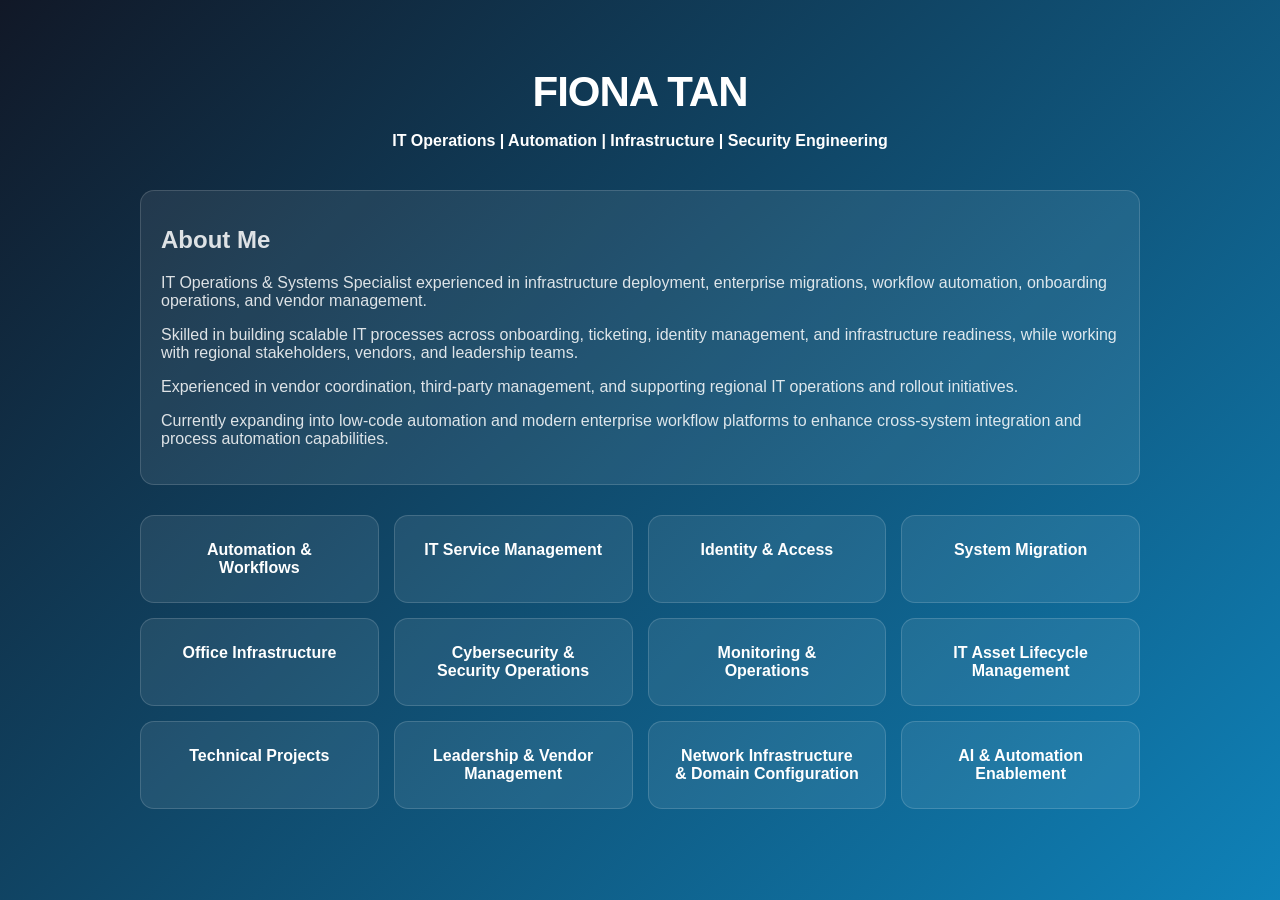
==== commit 96cae94f: "Portfolio and Style File Completely revise portfolio and separated CSS into separate file" ====
--- a/portfolio.html
+++ b/portfolio.html
@@ -1,190 +1,17 @@
 <!DOCTYPE html>
 <html>
 <head>
+  <meta charset="UTF-8">
   <title>Fiona Tan Portfolio</title>
-
-  <style>
-    body {
-      margin: 0;
-      font-family: Arial;
-      color: white;
-      background: #0b1220; /* solid base */
-    }
-
-    .bg-animation {
-      position: fixed;
-      inset: 0;
-      z-index: -1;
-
-      background: linear-gradient(-45deg, #0f172a, #1e3a8a, #0ea5e9, #111827);
-      background-size: 400% 400%;
-      animation: gradientMove 12s ease infinite;
-    }
-
-    @keyframes gradientMove {
-      0% { background-position: 0% 50%; }
-      50% { background-position: 100% 50%; }
-      100% { background-position: 0% 50%; }
-    }
-
-    .container {
-      max-width: 1000px;
-      margin: 0 auto;
-      padding: 40px;
-    }
-
-
-    h1 {
-      text-align: center;
-      margin-bottom: 5px;
-      font-size: 42px;
-      letter-spacing: -1px;
-    }
-
-    .subtitle {
-      text-align: center;
-      font-weight: bold;
-      margin-bottom: 40px;
-    }
-
-    .about {
-      background: rgba(255, 255, 255, 0.08);
-      backdrop-filter: blur(12px);
-      -webkit-backdrop-filter: blur(12px);
-
-      border: 1px solid rgba(255, 255, 255, 0.15);
-      border-radius: 14px;
-
-      padding: 20px;
-      margin-bottom: 20px;
-
-      color: rgba(255, 255, 255, 0.85);
-  }
- 
-    .section {
-      background: rgba(255, 255, 255, 0.08);
-      backdrop-filter: blur(12px);
-      -webkit-backdrop-filter: blur(12px);
-
-      border: 1px solid rgba(255, 255, 255, 0.15);
-      border-radius: 14px;
-
-      margin-bottom: 15px;
-      overflow: hidden;
-
-      box-shadow: 0 10px 30px rgba(0,0,0,0.3);
-    }
-
-    .section:hover {
-      transform: translateY(-2px);
-      box-shadow: 0 10px 25px rgba(0,0,0,0.08);
-    }
-
-    .section-header {
-      padding: 15px;
-      cursor: pointer;
-      font-weight: bold;
-
-      background: rgba(255, 255, 255, 0.06);
-      color: white;
-
-      transition: 0.2s;
-    }
-
-    .section-header:hover {
-      background: rgba(255, 255, 255, 0.12);
-    }
-
-    .section-content {
-      max-height: 0;
-      overflow: hidden;
-      padding: 0 15px;
-      opacity: 0;
-      transition: all 0.25s ease;
-    }
-    
-    .section-content.open {
-      max-height: 2000px; /* Adjust this value as needed */
-      padding: 15px;
-      opacity: 1;
-    }
-
-    .section-content p,
-    .section-content li,
-    .section-content span {
-      color: rgba(255, 255, 255, 0.85);
-      line-height: 1.6;
-    }
-
-    /* keep spacing clean */
-    .section-content ul {
-      margin-top: 5px;
-      padding-left: 20px;
-    }
-
-    .project {
-      margin-bottom: 25px;
-      padding: 20px;
-      background: #ffffff;   /* pure white */
-      border-radius: 12px;
-      box-shadow: 0 8px 20px rgba(0,0,0,0.08);
-      transition: all 0.2s ease;
-      color: #111827;        /* force black-ish text */
-    }
-
-    .project:hover {
-      transform: translateY(-2px);
-      box-shadow: 0 12px 25px rgba(0,0,0,0.12);
-    }
-
-    .project:last-child {
-      margin-bottom: 0;
-    }
-
-    .project h3,
-    .project p,
-    .project span,
-    .project li,
-    .project ul {
-      color: #111827 !important;
-    }
-
-    /* labels inside projects */
-    .label {
-      font-weight: 700;
-      margin-top: 12px;
-      display: block;
-      color: #111827 !important;
-    }
-
-    /* list readability fix */
-    .project ul {
-      margin-top: 6px;
-      padding-left: 18px;
-    }
-
-    @keyframes fadeIn {
-      from {
-        opacity: 0;
-        transform: translateY(-5px);
-      }
-
-      to {
-        opacity: 1;
-        transform: translateY(0);
-      }
-    }
-  </style>
+  <link rel="stylesheet" href="styles.css">
+  
 </head>
 
 <body>
-  
+
 <div class="bg-animation"></div>
 
 <div class="container">
-
-
-
 
   <h1>FIONA TAN</h1>
 
@@ -195,455 +22,964 @@
   <div class="about">
     <h2>About Me</h2>
 
-    <p>
-      IT Operations and System Specialist with experience across infrastructure deployment, enterprise migrations, workflow automation, onboarding operations, vendor management, and service delivery optimisation.
-    </p>
-
-    <p>
-      I specialise in building scalable IT operational processes across onboarding, ticketing, infrastructure readiness, identity management, and automation workflows while working closely with regional stakeholders, leadership teams, external vendors, and operational support partners.
-    </p>
-
-    <p>
-      My experience spans enterprise collaboration platforms, retail and office infrastructure deployment, automation engineering, IT service management, cybersecurity operations support, and cross-regional enablement including onboarding and training new internal hires, vendors, and outsourced support teams.
-    </p>
-
-    <p>
-      I have also supported operational leadership responsibilities including vendor onboarding, third-party management, stakeholder onboarding support, onboarding presentations, and participation in early-stage IT hiring evaluations for expanding regional support operations.
-    </p>
-
-    <p>
-      Currently expanding my focus into low-code automation platforms and enterprise workflow tooling including OutSystems, Power Automate, Workato, and enterprise orchestration solutions.
-    </p>
-  </div>
-
-  <!-- ===================== MIGRATION ===================== -->
-
-  <div class="section">
-    <div class="section-header" onclick="toggle(this)">
-      ▼ Migration Projects
+    <!-- <p>IT Operations and Systems Specialist experienced in infrastructure deployment, enterprise migrations, workflow automation, onboarding operations, vendor management, and service delivery optimisation.</p> 
+    <p>Skilled in building scalable IT processes across onboarding, ticketing, identity management, infrastructure readiness, and automation workflows while collaborating with regional stakeholders, leadership teams, vendors, and support partners.</p> 
+    <p>Also experienced in vendor onboarding, third-party coordination, onboarding presentations, and supporting regional IT operational expansion initiatives.</p> 
+    <p>Currently expanding into low-code automation and enterprise workflow platforms including <span>OutSystems</span>, <span>Power Automate</span>, and <span>Workato</span>.</p> -->
+
+  <p>IT Operations & Systems Specialist experienced in infrastructure deployment, enterprise migrations, workflow automation, onboarding operations, and vendor management.</p>
+
+  <p>Skilled in building scalable IT processes across onboarding, ticketing, identity management, and infrastructure readiness, while working with regional stakeholders, vendors, and leadership teams.</p>
+
+  <p>Experienced in vendor coordination, third-party management, and supporting regional IT operations and rollout initiatives.</p>
+
+  <p>Currently expanding into low-code automation and modern enterprise workflow platforms to enhance cross-system integration and process automation capabilities.</p>
+
+  </div>
+
+  <!-- ================= GRID CARDS ================= -->
+  <div class="grid">
+
+    <div class="card" onclick="openModal('automation')">Automation & Workflows</div>
+    <div class="card" onclick="openModal('itsm')">IT Service Management</div>
+    <div class="card" onclick="openModal('iam')">Identity & Access</div>
+    <div class="card" onclick="openModal('migration')">System Migration</div>
+    <div class="card" onclick="openModal('infra')">Office Infrastructure</div>
+    <div class="card" onclick="openModal('security')">Cybersecurity & Security Operations</div>
+    <div class="card" onclick="openModal('monitoring')">Monitoring & Operations</div>
+    <div class="card" onclick="openModal('itassetlifecycle')">IT Asset Lifecycle Management</div>
+    <div class="card" onclick="openModal('techprojects')">Technical Projects</div>
+    <div class="card" onclick="openModal('leadership')">Leadership & Vendor Management</div>
+    <div class="card" onclick="openModal('networking')">Network Infrastructure & Domain Configuration</div>
+    <div class="card" onclick="openModal('aidrivenit')">AI & Automation Enablement</div>
+
+
+  </div>
+
+</div>
+
+<!-- ================= MODAL ================= -->
+<div class="modal" id="modal" onclick="outsideClick(event)">
+  <div class="modal-content" onclick="event.stopPropagation()">
+    <div class="close" onclick="closeModal()">✕</div>
+
+    <div id="modal-body"></div>
+
+  </div>
+</div>
+
+<!-- ================= CONTENT BLOCKS ================= -->
+
+<!-- ================= AUTOMATION & WORKFLOWS ================= -->
+
+<div id="automation" style="display:none;">
+  <h2 style="color: rgba(255,255,255,0.95); margin-bottom: 16px;">
+    Automation & Workflows
+  </h2>
+  
+  <div class="section-content">
+    
+    <div class="project">
+      <h3>Onboarding Automation System</h3>
+      <span class="label">Overview</span>
+      <p>
+        Automated employee onboarding workflows across identity and collaboration tools.
+      </p>
+
+      <span class="label">Responsibilities</span>
+      <ul>
+        <li>Automated OU assignment and Google Group provisioning</li>
+        <li>Built custom Slack onboarding welcome + resource delivery workflows</li>
+        <li>Used Make (Integromat) for channel provisioning automation</li>
+      </ul>
+
+      <span class="label">Impact</span>
+      <ul>
+        <li>Reduced manual onboarding effort significantly</li>
+        <li>Standardized onboarding experience across regions</li>
+        <li>Improved Day-1 readiness for new hires</li>
+      </ul>
+
+      <span class="label">Technologies Used</span>
+      <span style="padding: 0px 10px; margin-right: 2px; background: rgb(81, 121, 242); border-radius: 5px; color:black">Google Workspace</span>
+      <span style="padding: 0px 10px; margin-right: 2px; background: rgb(81, 121, 242); border-radius: 5px; color:black">Slack Workflow Builder</span>
+      <span style="padding: 0px 10px; margin-right: 2px; background: rgb(81, 121, 242); border-radius: 5px; color:black">Make [Integromat]</span>
+      <span style="padding: 0px 10px; margin-right: 2px; background: rgb(81, 121, 242); border-radius: 5px; color:black">xFanatical Foresight</span>
+
+      <!-- Insert Project Sample Here --> 
+      <!-- <div class="project-image"> 
+        <img 
+          src="images/onboarding-system.png" 
+          alt="Onboarding Automation System"
+          onclick="openImage(this)"
+        >
+      </div>   -->
+
     </div>
 
-    <div class="section-content">
+    <div class="project">
+      <h3>Slack + Python Bot Notification System</h3>
+
+    <span class="label">Overview</span>
+      <p>
+        Built custom Slack bots with Python to manage internal IT notifications and alerts.
+
+      </p>
+
+      <span class="label">Responsibilities</span>
+      <ul>
+        <li>Developed Python-based Slack bots in Visual Studio Code</li>
+        <li>Automated training reminders and user alerts</li>
+        <li>Maintained and updated Slack bot functionality</li>
+      </ul>
+
+      <span class="label">Impact</span>
+      <ul>
+        <li>Reduced manual notification management</li>
+        <li>Improved consistency of internal notifications</li>
+        <li>Enhanced user experience with timely alerts</li>
+      </ul>
+
+      <span class="label">Technologies Used</span>
+      <span style="padding: 0px 10px; margin-right: 2px; background: rgb(81, 121, 242); border-radius: 5px; color:black">Slack API</span>
+      <span style="padding: 0px 10px; margin-right: 2px; background: rgb(81, 121, 242); border-radius: 5px; color:black">Python</span>
+      <span style="padding: 0px 10px; margin-right: 2px; background: rgb(81, 121, 242); border-radius: 5px; color:black">Visual Studio Code</span>
+
+    </div>
+    
+  </div>
+
+</div>  
+
+<!-- ================= IT SERVICE MANAGEMENT ================= -->
+
+<div id="itsm" style="display:none;">
+  <h2 style="color: rgba(255,255,255,0.95); margin-bottom: 16px;">
+    IT Service Management
+  </h2>
+  
+  <div class="section-content">
+
+    <div class="project">
+        <h3>Jira Service Desk Automation Engine</h3>
+
+        <span class="label">Overview</span>
+        <p>
+          Build and managed multiple Jira Service Desks and created automation rules to streamline IT ticket lifecycle management.
+        </p>
+
+        <span class="label">Responsibilities</span>
+        <ul>
+          <li>Automated ticket routing by region and categories</li>
+          <li>Built SLA follow-up and escalation rules</li>
+          <li>Configured auto-close workflows based on inactivity</li>
+        </ul>
+
+        <span class="label">Impact</span>
+        <ul>
+          <li>Faster ticket resolution times</li>
+          <li>Reduced manual triaging efforts</li>
+          <li>Improved overall SLA compliance</li>
+        </ul>
+
+        <span class="label">Technologies Used</span>
+        <span style="padding: 0px 10px; margin-right: 2px; background: rgb(81, 121, 242); border-radius: 5px; color:black">Atlassian Administration</span>
+        <span style="padding: 0px 10px; margin-right: 2px; background: rgb(81, 121, 242); border-radius: 5px; color:black">Jira Service Management</span>
+        <span style="padding: 0px 10px; margin-right: 2px; background: rgb(81, 121, 242); border-radius: 5px; color:black">Jira Automation</span>
+        
+      </div>
+
+       <div class="project">
+        <h3>Slack to Jira Ticket Intake System</h3>
+
+        <span class="label">Overview</span>
+        <p>
+          Integrated Slack with Jira to enable seamless ticket creation and management directly from Slack channels.
+        </p>
+
+        <span class="label">Responsibilities</span>
+        <ul>
+          <li>Integrated Slack with Atlassian Assistant</li>
+          <li>Configured automated ticket creation based on Slack messages</li>
+          <li>Implemented seamless integration for ticket updates and notifications</li>
+        </ul>
+
+        <span class="label">Impact</span>
+        <ul>
+          <li>Improved efficiency in ticket creation and management</li>
+          <li>Faster escalation of incidents</li>
+          <li>Reduced ticket logging friction</li>
+        </ul>
+
+        <span class="label">Technologies Used</span>
+        <span style="padding: 0px 10px; margin-right: 2px; background: rgb(81, 121, 242); border-radius: 5px; color:black">Atlassian Administration</span>
+        <span style="padding: 0px 10px; margin-right: 2px; background: rgb(81, 121, 242); border-radius: 5px; color:black">Jira Service Management</span>
+        <span style="padding: 0px 10px; margin-right: 2px; background: rgb(81, 121, 242); border-radius: 5px; color:black">Atlassian Assist</span>
+
+        
+      </div>
+
+  </div>
+
+</div>  
+
+ 
+
+<!-- ================= IDENTITY & ACCESS MANAGEMENT ================= -->
+
+<div id="iam" style="display:none;">
+  <h2 style="color: rgba(255,255,255,0.95); margin-bottom: 16px;">
+    Identity & Access Management
+  </h2>
+  
+  <div class="section-content">
+
+    <div class="project">
+        <h3>Google Workspace Bulk User Lifecycle Automation</h3>
+
+        <span class="label">Overview</span>
+        <p>
+          Managed end-to-end user identity and across multiple enterprise platforms, ensuring consistent and secure provisioning across SaaS tools.
+        </p>
+
+        <span class="label">Responsibilities</span>
+        <ul>
+          <li>Managed user lifecycle across Google Workspace, Slack, Atlassian, Microsoft, Zoho Vault, Adobe and internal applications</li>
+          <li>Implemented automated user onboarding and offboarding workflows</li>
+          <li>Ensured compliance with security policies and data governance standards</li>
+        </ul>
+
+        <span class="label">Impact</span>
+        <ul>
+          <li>Streamlined user management processes</li>
+          <li>Strengthened identity governance across SaaS tools</li>
+          <li>Improved compliance with security policies</li>
+        </ul>
+
+        <span class="label">Technologies Used</span>
+        <span style="padding: 0px 10px; margin-right: 2px; background: rgb(81, 121, 242); border-radius: 5px; color:black">Admin Console Tools</span>
+        <span style="padding: 0px 10px; margin-right: 2px; background: rgb(81, 121, 242); border-radius: 5px; color:black">Confluence Wiki</span>
+        
+      </div>
+
+       <div class="project">
+        <h3>Physical & Digital Access Control Management</h3>
+
+        <span class="label">Overview</span>
+        <p>
+          Managed integration of office physical access systems with digital identity lifecycle processes.
+        </p>
+
+        <span class="label">Responsibilities</span>
+        <ul>
+          <li>Administered biometric and office access systems</li>
+          <li>Provisioned and revoked physical access credentials</li>
+          <li>Coordinated access changes with HR during onboarding and offboarding processes</li>
+        </ul>
+
+        <span class="label">Impact</span>
+        <ul>
+          <li>Improved office security and access control accuracy</li>
+          <li>Reduced risk of unauthorized access during offboarding</li>
+          <li>Strengthened HR-IT access coordination</li>
+        </ul>
+
+        <span class="label">Technologies Used</span>
+        <span style="padding: 0px 10px; margin-right: 2px; background: rgb(81, 121, 242); border-radius: 5px; color:black">Hikvision</span>
+        <span style="padding: 0px 10px; margin-right: 2px; background: rgb(81, 121, 242); border-radius: 5px; color:black">Hik-Connect</span>
+        
+      </div>
+
+  </div>
+
+</div>
+
+<!-- ================= MIGRATION PROJECTS ================= -->
+ 
+<div id="migration" style="display:none;">
+  <h2 style="color: rgba(255,255,255,0.95); margin-bottom: 16px;">
+ System Migration
+  </h2>
+
+  <div class="section-content">
 
       <div class="project">
-        <h3>Slack Workspace Migration</h3>
-
-        <span class="label">Overview</span>
-        <p>
-          Assisted in enterprise Slack workspace migration projects ensuring operational continuity, access alignment, and communication readiness during migration cutover activities.
-        </p>
-
-        <span class="label">Responsibilities</span>
-        <ul>
-          <li>User migration coordination across departments and teams</li>
-          <li>Slack access and channel structure validation</li>
-          <li>Permission and workspace readiness verification</li>
-          <li>Migration cutover support and troubleshooting</li>
-        </ul>
-
-        <span class="label">Impact</span>
-        <p>
-          Helped ensure successful collaboration continuity during enterprise workspace transition activities.
-        </p>
-
-        <span class="label">Technologies Used</span>
-        <p>Slack</p>
-      </div>
-
-      <div class="project">
-        <h3>Google Workspace Domain Migration</h3>
-
-        <span class="label">Overview</span>
-        <p>
-          Assisted in migration from Microsoft-hosted environments into Google Workspace supporting collaboration platform and identity transition activities.
-        </p>
-
-        <span class="label">Responsibilities</span>
-        <ul>
-          <li>Email and collaboration migration support</li>
-          <li>User account continuity validation</li>
-          <li>Identity and access transition support</li>
-        </ul>
-
-        <span class="label">Impact</span>
-        <p>
-          Supported successful enterprise migration activities while minimizing operational disruption.
-        </p>
-
-        <span class="label">Technologies Used</span>
-        <p>Google Workspace, Microsoft 365</p>
+        <h3>Slack & Microsoft to Google Workspace Migration</h3>
+
+        <span class="label">Overview</span>
+        <p>
+          Supported collaboration platform migrations involving Slack workspace transitions and Microsoft-to-Google Workspace migration.
+        </p>
+
+        <span class="label">Responsibilities</span>
+        <ul>
+          <li>Assisted Slack workspace-to-workspace migration</li>
+          <li>Supported Microsoft domain and email migration into Google Workspace</li>
+          <li>Helped transition user accounts, identities, and access structures</li>
+          <li>Ensured continuity of communication during migration phases</li>
+        </ul>
+
+        <span class="label">Impact</span>
+        <ul>
+          <li>Minimized disruption during collaboration platform transitions</li>
+          <li>Maintained user access continuity across systems</li>
+          <li>Supported smooth adoption of new workspace environment</li>
+        </ul>
+
+        <span class="label">Technologies Used</span>
+        <span style="padding: 0px 10px; margin-right: 2px; background: rgb(81, 121, 242); border-radius: 5px; color:black">Microsoft Admin Tools</span>
+        <span style="padding: 0px 10px; margin-right: 2px; background: rgb(81, 121, 242); border-radius: 5px; color:black">Google Workspace Admin Console</span>
+        <span style="padding: 0px 10px; margin-right: 2px; background: rgb(81, 121, 242); border-radius: 5px; color:black">Slack Admin</span>
+        <span style="padding: 0px 10px; margin-right: 2px; background: rgb(81, 121, 242); border-radius: 5px; color:black">DNS Management</span>
+
+      </div>
+
+       <div class="project">
+        <h3>Enterprise System & Infrastructure Migrations (Identity, Facilities & Tools)</h3>
+
+        <span class="label">Overview</span>
+        <p>
+          Led and supported multiple internal system and infrastructure migrations across identity systems, physical security, collaboration tools, and workplace technology.
+        </p>
+
+        <span class="label">Responsibilities</span>
+        <ul>
+          <li>Migrated biometric access system from ZKTeco to Hikvision, including user re-enrollment and access transition</li>
+          <li>Supported Atlassian project restructuring and project-to-project migration/cloning for workflow optimization</li>
+          <li>Managed phased migration of meeting room hardware to newer systems across office locations</li>
+          <li>Coordinated phased rollouts and downtime communications to ensure systems remained operational with minimal business disruption across multiple office locations</li>
+        </ul>
+
+        <span class="label">Impact</span>
+        <ul>
+          <li>Enabled smooth transition across critical office and security systems</li>
+          <li>Reduced operational disruption through phased rollout planning</li>
+          <li>Improved reliability of office infrastructure during upgrades</li>
+        </ul>
+
+        <span class="label">Technologies Used</span>
+        <span style="padding: 0px 10px; margin-right: 2px; background: rgb(81, 121, 242); border-radius: 5px; color:black">ZKTeco</span>
+        <span style="padding: 0px 10px; margin-right: 2px; background: rgb(81, 121, 242); border-radius: 5px; color:black">Hikvision</span>
+        <span style="padding: 0px 10px; margin-right: 2px; background: rgb(81, 121, 242); border-radius: 5px; color:black">Atlassian</span>
+        <span style="padding: 0px 10px; margin-right: 2px; background: rgb(81, 121, 242); border-radius: 5px; color:black">Meeting Room Systems</span>
+        <span style="padding: 0px 10px; margin-right: 2px; background: rgb(81, 121, 242); border-radius: 5px; color:black">Workplace IT Infrastructure</span>
+
+    
       </div>
 
     </div>
-  </div>
-
-  <!-- ===================== OFFICE INFRA ===================== -->
-
-  <div class="section">
-    <div class="section-header" onclick="toggle(this)">
-      ▼ Office Infrastructure & Build Projects
-    </div>
-
-    <div class="section-content">
-
-      <div class="project">
-        <h3>Temporary & Permanent Office Relocation IT Setup</h3>
-
-        <span class="label">Overview</span>
-        <p>
-          Coordinated IT infrastructure readiness during temporary and permanent office relocation projects ensuring operational readiness before employee move-in.
-        </p>
-
-        <span class="label">Responsibilities</span>
-        <ul>
-          <li>IT relocation planning and documentation</li>
-          <li>ISP coordination and internet readiness</li>
-          <li>Wi-Fi access point deployment coordination</li>
-          <li>Printer migration and network validation</li>
-          <li>CCTV and structured cabling coordination</li>
-          <li>Meeting room and workstation readiness validation</li>
-        </ul>
-
-        <span class="label">Impact</span>
-        <p>
-          Successfully delivered fully operational office environments with minimal downtime.
-        </p>
-
-        <span class="label">Technologies Used</span>
-        <p>Wi-Fi Infrastructure, CCTV Systems, Printer Networking</p>
-      </div>
-
-      <div class="project">
-        <h3>Luxury Retail Store IT Setup</h3>
-
-        <span class="label">Overview</span>
-        <p>
-          Supported luxury retail store launches from the IT infrastructure perspective alongside external implementation vendors.
-        </p>
-
-        <span class="label">Responsibilities</span>
-        <ul>
-          <li>Biometrics setup coordination</li>
-          <li>CCTV coordination and validation</li>
-          <li>POS and printer operational readiness</li>
-          <li>Vendor coordination and onsite troubleshooting</li>
-        </ul>
-
-        <span class="label">Impact</span>
-        <p>
-          Enabled successful retail store launches with fully operational infrastructure and support systems.
-        </p>
-
-        <span class="label">Technologies Used</span>
-        <p>Retail POS Systems, Biometrics, CCTV</p>
-      </div>
-
-    </div>
-  </div>
-
-  <!-- ===================== AUTOMATION ===================== -->
-
-  <div class="section">
-    <div class="section-header" onclick="toggle(this)">
-      ▼ Automation & Workflow Engineering
-    </div>
-
-    <div class="section-content">
-
-      <div class="project">
-        <h3>Google Workspace Organizational Automation</h3>
-
-        <span class="label">Overview</span>
-        <p>
-          Designed onboarding automation workflows to streamline Google Workspace user provisioning and organizational assignment processes.
-        </p>
-
-        <span class="label">Responsibilities</span>
-        <ul>
-          <li>Automated Organizational Unit assignments</li>
-          <li>Automated Google Group onboarding workflows</li>
-          <li>Configured onboarding logic for technical and non-technical users</li>
-        </ul>
-
-        <span class="label">Impact</span>
-        <p>
-          Reduced manual onboarding workload while improving provisioning consistency.
-        </p>
-
-        <span class="label">Technologies Used</span>
-        <p>Google Workspace, Foresight, Fanatical</p>
-      </div>
-
-      <div class="project">
-        <h3>Slack Welcome Workflow Automation</h3>
-
-        <span class="label">Overview</span>
-        <p>
-          Created automated Slack onboarding workflows to improve employee onboarding experience.
-        </p>
-
-        <span class="label">Responsibilities</span>
-        <ul>
-          <li>Automated welcome messaging</li>
-          <li>Distributed onboarding guidance and resources</li>
-          <li>Standardized onboarding communication flows</li>
-        </ul>
-
-        <span class="label">Impact</span>
-        <p>
-          Improved onboarding experience while reducing repetitive manual onboarding coordination.
-        </p>
-
-        <span class="label">Technologies Used</span>
-        <p>Slack Workflow Builder</p>
-      </div>
-
-    </div>
-  </div>
-
-  <!-- ===================== IT SERVICE ===================== -->
-
-  <div class="section">
-    <div class="section-header" onclick="toggle(this)">
-      ▼ IT Service Management & Ticketing
-    </div>
-
-    <div class="section-content">
-
-      <div class="project">
-        <h3>Jira Service Desk Automation</h3>
-
-        <span class="label">Overview</span>
-        <p>
-          Implemented automation workflows in Jira Service Management to improve operational routing and SLA handling.
-        </p>
-
-        <span class="label">Responsibilities</span>
-        <ul>
-          <li>Configured regional ticket routing</li>
-          <li>Implemented SLA follow-up workflows</li>
-          <li>Built automated ticket reminders</li>
-        </ul>
-
-        <span class="label">Impact</span>
-        <p>
-          Improved ticket handling efficiency and support workflow consistency.
-        </p>
-
-        <span class="label">Technologies Used</span>
-        <p>Jira Service Management, Jira Automation</p>
-      </div>
-
-    </div>
-  </div>
-
-  <!-- ===================== MONITORING ===================== -->
-
-  <div class="section">
-    <div class="section-header" onclick="toggle(this)">
-      ▼ Asset Monitoring & Operational Reliability
-    </div>
-
-    <div class="section-content">
-
-      <div class="project">
-        <h3>Printer Monitoring & Alerting</h3>
-
-        <span class="label">Overview</span>
-        <p>
-          Implemented operational monitoring workflows for enterprise printers with Slack-based alerting.
-        </p>
-
-        <span class="label">Responsibilities</span>
-        <ul>
-          <li>Configured automated printer monitoring alerts</li>
-          <li>Integrated operational notifications into Slack</li>
-          <li>Supported proactive troubleshooting workflows</li>
-        </ul>
-
-        <span class="label">Impact</span>
-        <p>
-          Improved proactive response capabilities for printer incidents and downtime.
-        </p>
-
-        <span class="label">Technologies Used</span>
-        <p>Slack, Printer Monitoring Systems</p>
-      </div>
-
-    </div>
-  </div>
-
-  <!-- ===================== IAM ===================== -->
-
-  <div class="section">
-    <div class="section-header" onclick="toggle(this)">
-      ▼ Identity & Access Management
-    </div>
-
-    <div class="section-content">
-
-      <div class="project">
-        <h3>Workforce Access Suspension Automation</h3>
-
-        <span class="label">Overview</span>
-        <p>
-          Supported controlled workforce access suspension and offboarding operations using Google Apps Manager.
-        </p>
-
-        <span class="label">Responsibilities</span>
-        <ul>
-          <li>Executed bulk user suspension workflows</li>
-          <li>Managed temporary access restrictions</li>
-          <li>Coordinated suspension timing with HR stakeholders</li>
-        </ul>
-
-        <span class="label">Impact</span>
-        <p>
-          Enabled secure and structured workforce offboarding operations.
-        </p>
-
-        <span class="label">Technologies Used</span>
-        <p>Google Workspace, GAM</p>
-      </div>
-
-    </div>
-  </div>
-
-  <!-- ===================== SECURITY ===================== -->
-
-  <div class="section">
-    <div class="section-header" onclick="toggle(this)">
-      ▼ Cybersecurity & Security Awareness Operations
-    </div>
-
-    <div class="section-content">
-
-      <div class="project">
-        <h3>Security Awareness Program Management</h3>
-
-        <span class="label">Overview</span>
-        <p>
-          Coordinated enterprise cybersecurity awareness initiatives and phishing simulation campaigns using Wizer.
-        </p>
-
-        <span class="label">Responsibilities</span>
-        <ul>
-          <li>Configured phishing simulation campaigns</li>
-          <li>Tracked cybersecurity training completion</li>
-          <li>Supported organization-wide awareness initiatives</li>
-        </ul>
-
-        <span class="label">Impact</span>
-        <p>
-          Improved visibility and operational coordination for security awareness programs.
-        </p>
-
-        <span class="label">Technologies Used</span>
-        <p>Wizer, Google Workspace, Slack</p>
-      </div>
-
-      <div class="project">
-        <h3>Cybersecurity Training Automation</h3>
-
-        <span class="label">Overview</span>
-        <p>
-          Developed automated workflows to improve cybersecurity training tracking and escalation handling.
-        </p>
-
-        <span class="label">Responsibilities</span>
-        <ul>
-          <li>Built Google Apps Script reminder workflows</li>
-          <li>Implemented Slack notification automation</li>
-          <li>Developed Python-based Slack bots</li>
-        </ul>
-
-        <span class="label">Impact</span>
-        <p>
-          Improved overdue follow-up visibility while reducing manual administrative effort.
-        </p>
-
-        <span class="label">Technologies Used</span>
-        <p>Python, Slack API, Google Apps Script</p>
-      </div>
-
-    </div>
-  </div>
-
-  <!-- ===================== LEADERSHIP ===================== -->
-
-  <div class="section">
-    <div class="section-header" onclick="toggle(this)">
-      ▼ Leadership, Vendor Management & Enablement
-    </div>
-
-    <div class="section-content">
-
-      <div class="project">
-        <h3>Vendor & Third-Party Operations Management</h3>
-
-        <span class="label">Overview</span>
-        <p>
-          Managed operational support activities across rotating third-party vendors and outsourced IT support resources.
-        </p>
-
-        <span class="label">Responsibilities</span>
-        <ul>
-          <li>Trained vendors on operational systems</li>
-          <li>Managed third-party onboarding readiness</li>
-          <li>Supported vendor selection discussions</li>
-        </ul>
-
-        <span class="label">Impact</span>
-        <p>
-          Improved operational consistency across outsourced support operations.
-        </p>
-
-        <span class="label">Technologies Used</span>
-        <p>Operational Documentation, IT Support Processes</p>
-      </div>
-
-      <div class="project">
-        <h3>Regional IT Enablement & Training</h3>
-
-        <span class="label">Overview</span>
-        <p>
-          Supported onboarding and enablement activities for internal hires and regional support resources.
-        </p>
-
-        <span class="label">Responsibilities</span>
-        <ul>
-          <li>Conducted weekly onboarding presentations</li>
-          <li>Delivered stakeholder onboarding sessions</li>
-          <li>Trained new IT hires and vendors</li>
-        </ul>
-
-        <span class="label">Impact</span>
-        <p>
-          Improved onboarding consistency and support readiness across regional operations.
-        </p>
-
-        <span class="label">Technologies Used</span>
-        <p>Google Workspace, Slack</p>
-      </div>
-
-    </div>
-  </div>
-
-  <script>
-  function toggle(el) {
-    const content = el.nextElementSibling;
-    if (!content) return;
-
-    const isOpen = content.classList.contains("open");
-
-    if (isOpen) {
-      content.classList.remove("open");
-    } else {
-      content.classList.add("open");
-    }
-  }
-  </script>
-
-</div>
+</div>
+
+<!-- ================= OFFICE INFRASTRUCTURE ================= -->
+
+<div id="infra" style="display:none;">
+  <h2 style="color: rgba(255,255,255,0.95); margin-bottom: 16px;">
+    Office Infrastructure
+  </h2>
+  
+  <div class="section-content">
+
+    <div class="project">
+        <h3>Office Relocation & IT Infrastructure Setup</h3>
+
+        <span class="label">Overview</span>
+        <p>
+          Managed IT infrastructure setup for temporary and permanent office relocation projects.
+        </p>
+
+        <span class="label">Responsibilities</span>
+        <ul>
+          <li>Coordinated ISP installation, Wi-Fi deployment, and network readiness across sites</li>
+          <li>Managed setup of printers, workstations, and meeting room systems</li>
+          <li>Worked with facilities teams on office layout planning, cabling, and device placement</li>
+          <li>Ensured all IT services were tested and operational before staff moved in</li>
+        </ul>
+
+        <span class="label">Impact</span>
+        <ul>
+          <li>Delivered fully operational office environments from Day 1</li>
+          <li>Ensured seamless office transition with no major IT disruption</li>
+          <li>Improved coordination between IT, facilities, and vendors</li>
+        </ul>
+
+        <span class="label">Technologies Used</span>
+        <span style="padding: 0px 10px; margin-right: 2px; background: rgb(81, 121, 242); border-radius: 5px; color:black">IT Hardware Systems</span>
+        <span style="padding: 0px 10px; margin-right: 2px; background: rgb(81, 121, 242); border-radius: 5px; color:black">Network Infrastructure</span>
+        <span style="padding: 0px 10px; margin-right: 2px; background: rgb(81, 121, 242); border-radius: 5px; color:black">Meeting Room Systems</span>
+        <span style="padding: 0px 10px; margin-right: 2px; background: rgb(81, 121, 242); border-radius: 5px; color:black">ISP Coordination</span>
+
+
+      </div>
+
+       <div class="project">
+        <h3>Retail Store IT Deployment</h3>
+
+        <span class="label">Overview</span>
+        <p>
+          Supported IT infrastructure rollout for retail stores
+        </p>
+
+        <span class="label">Responsibilities</span>
+        <ul>
+          <li>Coordinated ISP setup and ensured stable connectivity for store operations</li>
+          <li>Worked with vendors to ensure timely delivery and installation of IT and Network Security equipment</li>
+          <li>Coordinated with store management to ensure smooth transition and minimal disruption</li>
+          <li>Conducted post-installation testing to verify system functionality</li>
+        </ul>
+
+        <span class="label">Impact</span>
+        <ul>
+          <li>Delivered fully operational IT infrastructure for new retail location</li>
+          <li>Enabled smooth operations from opening day</li>
+          <li>Improved coordination between IT, vendors and respective teams </li>
+        </ul>
+
+        <span class="label">Technologies Used</span>
+        <span style="padding: 0px 10px; margin-right: 2px; background: rgb(81, 121, 242); border-radius: 5px; color:black">Network Infrastructure</span>
+        <span style="padding: 0px 10px; margin-right: 2px; background: rgb(81, 121, 242); border-radius: 5px; color:black">CCTV Systems</span>
+        <span style="padding: 0px 10px; margin-right: 2px; background: rgb(81, 121, 242); border-radius: 5px; color:black">ISP Coordination</span>
+        <span style="padding: 0px 10px; margin-right: 2px; background: rgb(81, 121, 242); border-radius: 5px; color:black">POS Systems</span>
+        
+      </div>
+
+  </div>
+
+</div>
+
+<!-- ================= CYBERSECURITY & SECURITY OPERATIONS ================= -->
+
+<div id="security" style="display:none;">
+  <h2 style="color: rgba(255,255,255,0.95); margin-bottom: 16px;">
+    Cybersecurity & Security Operations
+  </h2>
+  
+  <div class="section-content">
+
+    <div class="project">
+        <h3>Wizer Security Awareness & Phishing Simulation Program</h3>
+
+        <span class="label">Overview</span>
+        <p>
+         Managed cybersecurity awareness initiatives and phishing simulation campaigns to strengthen employee security awareness across the organization.
+        </p>
+
+        <span class="label">Responsibilities</span>
+        <ul>
+          <li>Designed and launched custom phishing simulation campaigns for internal testing</li>
+          <li>Managed annual cybersecurity training rollout and scheduling through Wizer</li>
+          <li>Monitored employee participation, phishing results, and training completion rates</li>
+          <li>Coordinated follow-up activities for overdue training compliance</li>
+        </ul>
+
+        <span class="label">Impact</span>
+        <ul>
+          <li>Increased employee awareness of phishing and cybersecurity risks</li>
+          <li>Improved participation rates for mandatory security training</li>
+          <li>Strengthened overall organizational phishing resilience</li>
+        </ul>
+
+        <span class="label">Technologies Used</span>
+        <span style="padding: 0px 10px; margin-right: 2px; background: rgb(81, 121, 242); border-radius: 5px; color:black">Wizer</span>
+        <span style="padding: 0px 10px; margin-right: 2px; background: rgb(81, 121, 242); border-radius: 5px; color:black">Google Workspace</span>
+        <span style="padding: 0px 10px; margin-right: 2px; background: rgb(81, 121, 242); border-radius: 5px; color:black">Slack</span>
+        
+      </div>
+
+       <div class="project">
+        <h3>Cybersecurity Compliance & MFA Enablement Initiative</h3>
+
+        <span class="label">Overview</span>
+        <p>
+          Supported organization-wide cybersecurity compliance initiatives through automation, user engagement, and MFA adoption projects.
+        </p>
+
+        <span class="label">Responsibilities</span>
+        <ul>
+          <li>Built automated reminder workflows using Google Apps Script and Slack notifications</li>
+          <li>Developed Python-based Slack bot notifications for overdue users</li>
+          <li>Worked closely with global departments to ensure business tools were MFA-enabled as part of audit and security requirements</li>
+          <li>Coordinated with application owners to improve MFA adoption across platforms</li>
+        </ul>
+
+        <span class="label">Impact</span>
+        <ul>
+          <li>Increased cybersecurity training completion rates</li>
+          <li>Improved MFA adoption across platforms</li>
+          <li>Enhanced overall cybersecurity posture</li>
+        </ul>
+
+        <span class="label">Technologies Used</span>
+        <span style="padding: 0px 10px; margin-right: 2px; background: rgb(81, 121, 242); border-radius: 5px; color:black">Google Apps Script</span>
+        <span style="padding: 0px 10px; margin-right: 2px; background: rgb(81, 121, 242); border-radius: 5px; color:black">Slack API</span>
+        <span style="padding: 0px 10px; margin-right: 2px; background: rgb(81, 121, 242); border-radius: 5px; color:black">Python</span>
+        <span style="padding: 0px 10px; margin-right: 2px; background: rgb(81, 121, 242); border-radius: 5px; color:black">Visual Studio Code</span>
+        <span style="padding: 0px 10px; margin-right: 2px; background: rgb(81, 121, 242); border-radius: 5px; color:black">MFA Administration Tools</span>
+        
+      </div>
+
+  </div>
+
+</div>
+
+
+<!-- ================= MONITORING & OPERATIONS ================= -->
+
+<div id="monitoring" style="display:none;">
+  <h2 style="color: rgba(255,255,255,0.95); margin-bottom: 16px;">
+    Monitoring & Operations
+  </h2>
+  
+  <div class="section-content">
+
+    <div class="project">
+        <h3>SaaS Access & License Governance Monitoring</h3>
+
+        <span class="label">Overview</span>
+        <p>
+          Managed recurring operational reviews across enterprise SaaS platforms to improve account governance, license utilization, and security compliance.
+        </p>
+
+        <span class="label">Responsibilities</span>
+        <ul>
+          <li>Performed quarterly user access audits across multiple SaaS platforms</li>
+          <li>Exported and reviewed user account activity to identify inactive or unneeded accounts</li>
+          <li>Coordinated cleanup and deactivation of unused accounts and licenses</li>
+        </ul>
+
+        <span class="label">Impact</span>
+        <ul>
+          <li>Reduced inactive and orphaned accounts across business systems</li>
+          <li>Improved license utilization rates</li>
+          <li>Enhanced security compliance across SaaS platforms</li>
+        </ul>
+
+        <span class="label">Technologies Used</span>
+        <span style="padding: 0px 10px; margin-right: 2px; background: rgb(81, 121, 242); border-radius: 5px; color:black">SaaS Admin Consoles</span>
+        
+      </div>
+
+       <div class="project">
+        <h3>Automation Workflow Health Monitoring & Failure Alerting</h3>
+
+        <span class="label">Overview</span>
+        <p>
+          Implemented operational monitoring for internal automation workflows and notification systems to improve reliability and reduce unnoticed failures.
+        </p>
+
+        <span class="label">Responsibilities</span>
+        <ul>
+          <li>Configured automation workflows to send alerts when rules or scripts failed</li>
+          <li>Routed workflow failure notifications into dedicated Slack monitoring channels</li>
+          <li>Investigated automation issues and maintained operational continuity of scripts and integrations</li>
+          <li>d</li>
+        </ul>
+
+        <span class="label">Impact</span>
+        <ul>
+          <li>Improved reliability of internal automation systems</li>
+          <li>Reduced downtime caused by failed workflows or integrations</li>
+          <li>Increased visibility of operational automation issues for faster response</li>
+        </ul>
+
+        <span class="label">Technologies Used</span>
+        <span style="padding: 0px 10px; margin-right: 2px; background: rgb(81, 121, 242); border-radius: 5px; color:black">Workflow Automation Tools</span>
+        <span style="padding: 0px 10px; margin-right: 2px; background: rgb(81, 121, 242); border-radius: 5px; color:black">Atlassian</span>
+        <span style="padding: 0px 10px; margin-right: 2px; background: rgb(81, 121, 242); border-radius: 5px; color:black">Google Apps Script</span>
+        <span style="padding: 0px 10px; margin-right: 2px; background: rgb(81, 121, 242); border-radius: 5px; color:black">Visual Studio Code</span>
+        <span style="padding: 0px 10px; margin-right: 2px; background: rgb(81, 121, 242); border-radius: 5px; color:black">Python</span>
+        
+      </div>
+
+  </div>
+
+</div>
+
+<!-- ================= IT ASSET LIFECYCLE MANAGEMENT ================= -->
+
+<div id="itassetlifecycle" style="display:none;">
+  <h2 style="color: rgba(255,255,255,0.95); margin-bottom: 16px;">
+    IT Asset Lifecycle Management
+  </h2>
+  
+  <div class="section-content">
+
+    <div class="project">
+        <h3>Enterprise Device Lifecycle & Asset Governance</h3>
+
+        <span class="label">Overview</span>
+        <p>
+          Managed end-to-end hardware asset lifecycle processes across global office environments, covering procurement, deployment, tracking, maintenance, and retirement of enterprise devices.
+        </p>
+
+        <span class="label">Responsibilities</span>
+        <ul>
+          <li>Coordinated laptop imaging and provisioning for Windows and macOS devices</li>
+          <li>Managed macOS MDM enrollment and device readiness processes</li>
+          <li>Coordinated onboarding, device handovers, replacements, and offboarding equipment collection</li>
+          <li>Managed hardware warranties, spare device inventory, stock levels, procurement approvals, and asset budget tracking across office operations.</li>
+        </ul>
+
+        <span class="label">Impact</span>
+        <ul>
+          <li>Improved visibility and governance of enterprise IT assets across offices</li>
+          <li>Reduced missing or untracked devices through standardized asset tracking processes</li>
+          <li>Increased operational efficiency for onboarding, hardware replacements, and global asset management workflows</li>
+        </ul>
+
+        <span class="label">Technologies Used</span>
+        <span style="padding: 0px 10px; margin-right: 2px; background: rgb(81, 121, 242); border-radius: 5px; color:black">Windows Deployment Tools</span>
+        <span style="padding: 0px 10px; margin-right: 2px; background: rgb(81, 121, 242); border-radius: 5px; color:black">MacOS MDM</span>
+        <span style="padding: 0px 10px; margin-right: 2px; background: rgb(81, 121, 242); border-radius: 5px; color:black">Asset Management Software</span>
+        <span style="padding: 0px 10px; margin-right: 2px; background: rgb(81, 121, 242); border-radius: 5px; color:black">Google Sheet</span>
+
+
+        
+      </div>
+
+       <div class="project">
+        <h3>Hardware Refresh, Replacement & Asset Retirement Operations</h3>
+
+        <span class="label">Overview</span>
+        <p>
+          Managed operational coordination for hardware refresh initiatives, equipment replacements, warranty handling, and secure asset retirement processes.
+        </p>
+
+        <span class="label">Responsibilities</span>
+        <ul>
+          <li>Coordinated phased replacement and refresh of meeting room, printer, and office hardware systems</li>
+          <li>Managed vendor RMA, repair coordination, and hardware replacement activities</li>
+          <li>Oversaw secure device wiping and e-waste disposal processes for retired assets</li>
+          <li>Ensured minimal operational disruption during hardware upgrade and transition exercises</li>
+        </ul>
+
+        <span class="label">Impact</span>
+        <ul>
+          <li>Improved reliability and lifecycle management of enterprise hardware</li>
+          <li>Reduced operational downtime during equipment refresh and replacement exercises</li>
+          <li>Strengthened operational readiness and secure asset retirement processes across office environments</li>
+        </ul>
+
+        <span class="label">Technologies Used</span>
+        <span style="padding: 0px 10px; margin-right: 2px; background: rgb(81, 121, 242); border-radius: 5px; color:black">IT Hardware Systems</span>
+        <span style="padding: 0px 10px; margin-right: 2px; background: rgb(81, 121, 242); border-radius: 5px; color:black">Meeting Room Systems</span>
+        <span style="padding: 0px 10px; margin-right: 2px; background: rgb(81, 121, 242); border-radius: 5px; color:black">Printer Systems</span>
+        <span style="padding: 0px 10px; margin-right: 2px; background: rgb(81, 121, 242); border-radius: 5px; color:black">E-Waste Disposal</span>
+      </div>
+
+  </div>
+
+</div>
+
+<!-- ================= TECHNICAL PROJECTS ================= -->
+
+<div id="techprojects" style="display:none;">
+  <h2 style="color: rgba(255,255,255,0.95); margin-bottom: 16px;">
+    Technical Projects
+  </h2>
+  
+  <div class="section-content">
+
+    <div class="project">
+        <h3>Bulk User Lifecycle Operations (GAM)</h3>
+
+        <span class="label">Overview</span>
+        <p>
+          Executed high-volume administrative user lifecycle operations for enterprise access control during workforce changes and system governance activities.
+        </p>
+
+        <span class="label">Responsibilities</span>
+        <ul>
+          <li>Performed bulk user suspension and reactivation using GAM during organizational changes (e.g. retrenchment exercises)</li>
+          <li>Managed large-scale identity actions across Google Workspace</li>
+          <li>Ensured accurate execution of high-risk admin operations with minimal disruption</li>
+          <li>Supported governance actions for account compliance and cleanup</li>
+        </ul>
+
+        <span class="label">Impact</span>
+        <ul>
+          <li>Enabled safe execution of large-scale identity changes</li>
+          <li>Reduced manual effort in high-volume admin operations</li>
+          <li>Improved accuracy and control of enterprise user lifecycle actions</li>
+        </ul>
+
+        <span class="label">Technologies Used</span>
+        <span style="padding: 0px 10px; margin-right: 2px; background: rgb(81, 121, 242); border-radius: 5px; color:black">GAM</span>
+        <span style="padding: 0px 10px; margin-right: 2px; background: rgb(81, 121, 242); border-radius: 5px; color:black">SaaS Admin Consoles</span>
+
+      </div>
+
+       <div class="project">
+        <h3>Workforce Offboarding & Retrenchment IT Operations Support</h3>
+
+        <span class="label">Overview</span>
+        <p>
+          Supported time-sensitive employee offboarding and retrenchment exercises, ensuring secure deactivation of access, coordinated asset returns, and compliance with HR and security processes.
+        </p>
+
+        <span class="label">Responsibilities</span>
+        <ul>
+          <li>Executed scheduled user deactivation across Google Workspace and SaaS platforms in alignment with HR-defined exit timelines</li>
+          <li>Coordinated retrieval and return of company assets including laptops, peripherals, and office equipment</li>
+          <li>Managed secure device wiping and data sanitization prior to reassignment, reuse, or disposal</li>
+          <li>Liaised with HR, IT security, and regional stakeholders to ensure accurate and compliant offboarding execution</li>
+        </ul>
+
+        <span class="label">Impact</span>
+        <ul>
+          <li>Ensured secure and compliant offboarding across multiple workforce reduction exercises</li>
+          <li>Reduced security risks through timely access removal and structured asset handling processes</li>
+          <li>Improved coordination and execution efficiency between HR, IT, and business teams during sensitive transitions</li>
+        </ul>
+
+        <span class="label">Technologies Used</span>
+        <span style="padding: 0px 10px; margin-right: 2px; background: rgb(81, 121, 242); border-radius: 5px; color:black">SaaS Admin Consoles</span>
+        <span style="padding: 0px 10px; margin-right: 2px; background: rgb(81, 121, 242); border-radius: 5px; color:black">Asset Tracking Systems</span>
+        
+      </div>
+
+  </div>
+
+</div>
+
+<!-- ================= LEADERSHIP & VENDOR MANAGEMENT ================= -->
+
+<div id="leadership" style="display:none;">
+  <h2 style="color: rgba(255,255,255,0.95); margin-bottom: 16px;">
+    Leadership & Vendor Management
+  </h2>
+  
+  <div class="section-content">
+
+    <div class="project">
+        <h3>Multi-Vendor IT Infrastructure Delivery Coordination</h3>
+
+        <span class="label">Overview</span>
+        <p>
+         Coordinated multiple external vendors to deliver office, retail, and security infrastructure projects across different environments.
+        </p>
+
+        <span class="label">Responsibilities</span>
+        <ul>
+          <li>Coordinated hardware and meeting room system vendors during office setups and upgrades</li>
+          <li>Supported SaaS vendor engagements (e.g. Slack, Wizer) for rollout and configuration</li>
+          <li>Led vendor selection and evaluation processes aligned with budget and business requirements, while training and supervising third-party support teams during deployments and ensuring go-live readiness</li>
+          <li>Managed ISP, network, CCTV, biometric, and retail POS vendors across deployments</li>
+        </ul>
+
+        <span class="label">Impact</span>
+        <ul>
+          <li>Successfully delivered office and retail IT environments through coordinated multi-vendor execution</li>
+          <li>Improved vendor alignment, execution quality, and adherence to business and budget requirements</li>
+          <li>Ensured timely delivery and seamless readiness of systems for business operations</li>
+        </ul>
+
+        <span class="label">Technologies Used</span>
+        <span style="padding: 0px 10px; margin-right: 2px; background: rgb(81, 121, 242); border-radius: 5px; color:black">Python</span>
+        
+      </div>
+
+       <div class="project">
+        <h3>Cross-Functional IT Delivery & Stakeholder Coordination</h3>
+
+        <span class="label">Overview</span>
+        <p>
+          Led coordination across multiple business units to deliver IT initiatives spanning infrastructure, security, onboarding, and operational improvements.
+        </p>
+
+        <span class="label">Responsibilities</span>
+        <ul>
+          <li>Coordinated with HR, Finance, Security, and regional teams on IT initiatives</li>
+          <li>Supported office relocations, onboarding processes, and access management programs</li>
+          <li>Managed stakeholder alignment for MFA rollout and cybersecurity compliance initiatives</li>
+          <li>Coordinated asset procurement, budgeting, and operational readiness activities</li>
+        </ul>
+
+        <span class="label">Impact</span>
+         <ul>
+          <li>Improved execution of cross-functional IT initiatives across departments</li>
+          <li>Strengthened alignment between IT, business teams, and regional stakeholders</li>
+          <li>Enabled smoother rollout of enterprise-wide processes and systems</li>
+        </ul>
+
+        <span class="label">Technologies Used</span>
+        <span style="padding: 0px 10px; margin-right: 2px; background: rgb(81, 121, 242); border-radius: 5px; color:black">SaaS Admin Consoles</span>
+        <span style="padding: 0px 10px; margin-right: 2px; background: rgb(81, 121, 242); border-radius: 5px; color:black">Google Sheet</span>
+        
+      </div>
+
+  </div>
+
+</div>
+
+<!-- ================= NETWORK INFRASTRUCTURE ================= -->
+
+<div id="networking" style="display:none;">
+  <h2 style="color: rgba(255,255,255,0.95); margin-bottom: 16px;">
+    Network Infrastructure & Domain Configuration
+  </h2>
+  
+  <div class="section-content">
+
+    <div class="project">
+        <h3>Office Network Setup & ISP Coordination</h3>
+
+        <span class="label">Overview</span>
+        <p>
+          Coordinated network and infrastructure deployment across office, retail, and temporary environments, working closely with external vendors to ensure site readiness and stable connectivity.
+        </p>
+
+        <span class="label">Responsibilities</span>
+        <ul>
+          <li>Coordinated ISP installation and activation timelines with external vendors across multiple sites</li>
+          <li>Supported vendors during deployment of network equipment including routers, switches, and Wi-Fi access points</li>
+          <li>Assisted with structured cabling coordination and onsite setup activities during launches and relocations</li>
+          <li>Validated connectivity and infrastructure readiness prior to go-live across office, retail, and temporary environments</li>
+        </ul>
+
+        <span class="label">Impact</span>
+        <ul>
+          <li>Ensured stable and reliable network readiness across multiple site types</li>
+          <li>Improved coordination between vendors, IT, and workplace teams during deployments</li>
+          <li>Reduced deployment delays and connectivity issues during site launches</li>
+        </ul>
+
+        <span class="label">Technologies Used</span>
+        <span style="padding: 0px 10px; margin-right: 2px; background: rgb(81, 121, 242); border-radius: 5px; color:black">Network Systems</span>
+        <span style="padding: 0px 10px; margin-right: 2px; background: rgb(81, 121, 242); border-radius: 5px; color:black">ISP Coordination</span>
+
+
+        
+      </div>
+
+       <div class="project">
+        <h3>Domain & DNS Migration Support (Google Workspace Transition)</h3>
+
+        <span class="label">Overview</span>
+        <p>
+          Supported domain and DNS migration activities during transition into Google Workspace, ensuring uninterrupted communication services across the organization.
+        </p>
+
+        <span class="label">Responsibilities</span>
+        <ul>
+          <li>Assisted in DNS configuration updates and domain cutover planning</li>
+          <li>Supported email routing validation and post-migration testing</li>
+          <li>Coordinated checks to ensure continuity of communication services during transition</li>
+          <li>Worked with Microsoft and Google Workspace admin environments during migration execution</li>
+        </ul>
+
+        <span class="label">Impact</span>
+        <ul>
+          <li>Achieved seamless domain migration into Google Workspace</li>
+          <li>Ensured zero major email downtime during transition phases</li>
+          <li>Maintained business continuity across communication systems</li>
+        </ul>
+
+        <span class="label">Technologies Used</span>
+        <span style="padding: 0px 10px; margin-right: 2px; background: rgb(81, 121, 242); border-radius: 5px; color:black">Microsoft Admin Tools</span>
+        <span style="padding: 0px 10px; margin-right: 2px; background: rgb(81, 121, 242); border-radius: 5px; color:black">Google Admin Tools</span>
+        <span style="padding: 0px 10px; margin-right: 2px; background: rgb(81, 121, 242); border-radius: 5px; color:black">DNS Management</span>
+
+
+        
+      </div>
+
+  </div>
+
+</div>
+
+<!-- ================= AI DRIVEN IT OPERATIONS ================= -->
+
+<div id="aidrivenit" style="display:none;">
+  <h2 style="color: rgba(255,255,255,0.95); margin-bottom: 16px;">
+    AI & Automation Enablement
+  </h2>
+  
+  <div class="section-content">
+
+    <div class="project">
+        <h3>AI Tool Evaluation & Governance Enablement</h3>
+
+        <span class="label">Overview</span>
+        <p>
+          Supported evaluation and governance of AI tools for enterprise use, including vendor engagement, legal review, and stakeholder alignment for safe AI adoption.
+        </p>
+
+        <span class="label">Responsibilities</span>
+        <ul>
+          <li>Collaborated with stakeholders to assess suitability for Google Workspace integration</li>
+          <li>Coordinated with legal teams on safe usage guidelines for AI tools (e.g. ChatGPT and other LLM platforms)</li>
+          <li>Supported internal discussions on AI adoption policies and best practices</li>
+        </ul>
+
+        <span class="label">Impact</span>
+        <ul>
+          <li>Enabled informed decision-making for enterprise AI adoption</li>
+          <li>Established safer and clearer guidance for AI tool usage across the organization</li>
+          <li>Supported approval process for AI tooling within Google Workspace</li>
+        </ul>
+
+        <span class="label">Technologies Used</span>
+        <span style="padding: 0px 10px; margin-right: 2px; background: rgb(81, 121, 242); border-radius: 5px; color:black">SaaS Admin Consoles</span>
+        <span style="padding: 0px 10px; margin-right: 2px; background: rgb(81, 121, 242); border-radius: 5px; color:black">AI Platforms</span>
+
+
+      </div>
+
+       <div class="project">
+        <h3>Automation Enablement & Workflow Upskilling Initiatives</h3>
+
+        <span class="label">Overview</span>
+        <p>
+          Contributed to internal automation enablement initiatives by supporting training, tool exposure, and workflow ideation for engineering and people teams.
+        </p>
+
+        <span class="label">Responsibilities</span>
+        <ul>
+          <li>Collaborated with engineering and people teams on AI and automation training initiatives</li>
+          <li>Introduced n8n as a workflow automation tool for internal exploration and use-case ideation</li>
+          <li>Supported discussions on how automation tools could be applied to operational workflows</li>
+          <li>Helped identify practical automation opportunities across teams</li>
+        </ul>
+
+        <span class="label">Impact</span>
+        <ul>
+          <li>Improved awareness of automation capabilities across non-technical teams</li>
+          <li>Encouraged adoption of workflow automation thinking within the organization</li>
+          <li>Supported early-stage exploration of n8n for operational use cases</li>
+        </ul>
+
+        <span class="label">Technologies Used</span>
+        <span style="padding: 0px 10px; margin-right: 2px; background: rgb(81, 121, 242); border-radius: 5px; color:black">AI Platforms</span>
+        <span style="padding: 0px 10px; margin-right: 2px; background: rgb(81, 121, 242); border-radius: 5px; color:black">Workflow Automation Tools</span>
+
+
+      </div>
+
+  </div>
+
+</div>
+
+<!-- ================= SCRIPT ================= -->
+<script>
+function openModal(id) {
+  document.getElementById("modal-body").innerHTML =
+    document.getElementById(id).innerHTML;
+
+  document.getElementById("modal").style.display = "flex";
+}
+
+function closeModal() {
+  document.getElementById("modal").style.display = "none";
+}
+
+function outsideClick(e) {
+  if (e.target.id === "modal") closeModal();
+}
+
+document.addEventListener("keydown", (e) => {
+  if (e.key === "Escape") closeModal();
+});
+</script>
+
 </body>
 </html>
--- a/styles.css
+++ b/styles.css
@@ -0,0 +1,141 @@
+body {
+    margin: 0;
+    font-family: Arial;
+    color: white;
+    background: #0b1220;
+}
+
+.bg-animation {
+    position: fixed;
+    inset: 0;
+    z-index: -1;
+    background: linear-gradient(-45deg, #0f172a, #1e3a8a, #0ea5e9, #111827);
+    background-size: 400% 400%;
+    animation: gradientMove 12s ease infinite;
+}
+
+@keyframes gradientMove {
+    0% { background-position: 0% 50%; }
+    50% { background-position: 100% 50%; }
+    100% { background-position: 0% 50%; }
+}
+
+.container {
+    max-width: 1000px;
+    margin: 0 auto;
+    padding: 40px;
+}
+
+h1 {
+    text-align: center;
+    margin-bottom: 5px;
+    font-size: 42px;
+    letter-spacing: -1px;
+}
+
+.subtitle {
+    text-align: center;
+    font-weight: bold;
+    margin-bottom: 40px;
+}
+
+.about {
+    background: rgba(255,255,255,0.08);
+    border: 1px solid rgba(255,255,255,0.15);
+    border-radius: 14px;
+    padding: 20px;
+    margin-bottom: 30px;
+    color: rgba(255,255,255,0.85);
+}
+
+/* ================= GRID ================= */
+.grid {
+    display: grid;
+    grid-template-columns: repeat(4, 1fr);
+    gap: 15px;
+}
+
+.card {
+    background: rgba(255,255,255,0.08);
+    border: 1px solid rgba(255,255,255,0.15);
+    border-radius: 14px;
+    padding: 25px;
+    cursor: pointer;
+    text-align: center;
+    font-weight: bold;
+    transition: 0.2s;
+}
+
+.card:hover {
+    transform: translateY(-3px); /* Lifts and scales the card */
+    background: rgba(255,255,255,0.15);
+}
+
+/* ================= MODAL ================= */
+.modal {
+    display: none;
+    position: fixed;
+    inset: 0;
+    background: rgba(0,0,0,0.1);
+    justify-content: center;
+    align-items: center;
+    z-index: 999;
+}
+
+.modal-content {
+    background: rgba(255, 255, 255, 0.05);
+    backdrop-filter: blur(10px);
+    -webkit-backdrop-filter: blur(10px);
+    color: #111827;
+    width: 85%;
+    max-width: 900px;
+    max-height: 85vh;
+    overflow-y: auto;
+    border-radius: 12px;
+    padding: 25px;
+    position: relative;
+}
+
+.close {
+    position: absolute;
+    top: 10px;
+    right: 15px;
+    font-size: 22px;
+    cursor: pointer;
+}
+
+h2, h3 {
+    margin-top: 15px;
+}
+
+.label {
+    font-weight: 700;
+    margin-top: 10px;
+    display: block;
+}
+
+ul {
+    margin-top: 5px;
+    padding-left: 18px;
+}
+
+/*Project Cards*/
+.section-content {
+    display: flex;
+    flex-direction: column;
+    gap: 24px; /* creates the visible space */
+}
+
+.project {
+    background: #0f172a;
+    border: 1px solid #333;
+    border-radius: 20px;
+
+    padding: 28px;
+
+    box-shadow:
+    0 10px 30px rgba(0,0,0,0.15);
+    color: #eaeaea;
+}
+    
+
